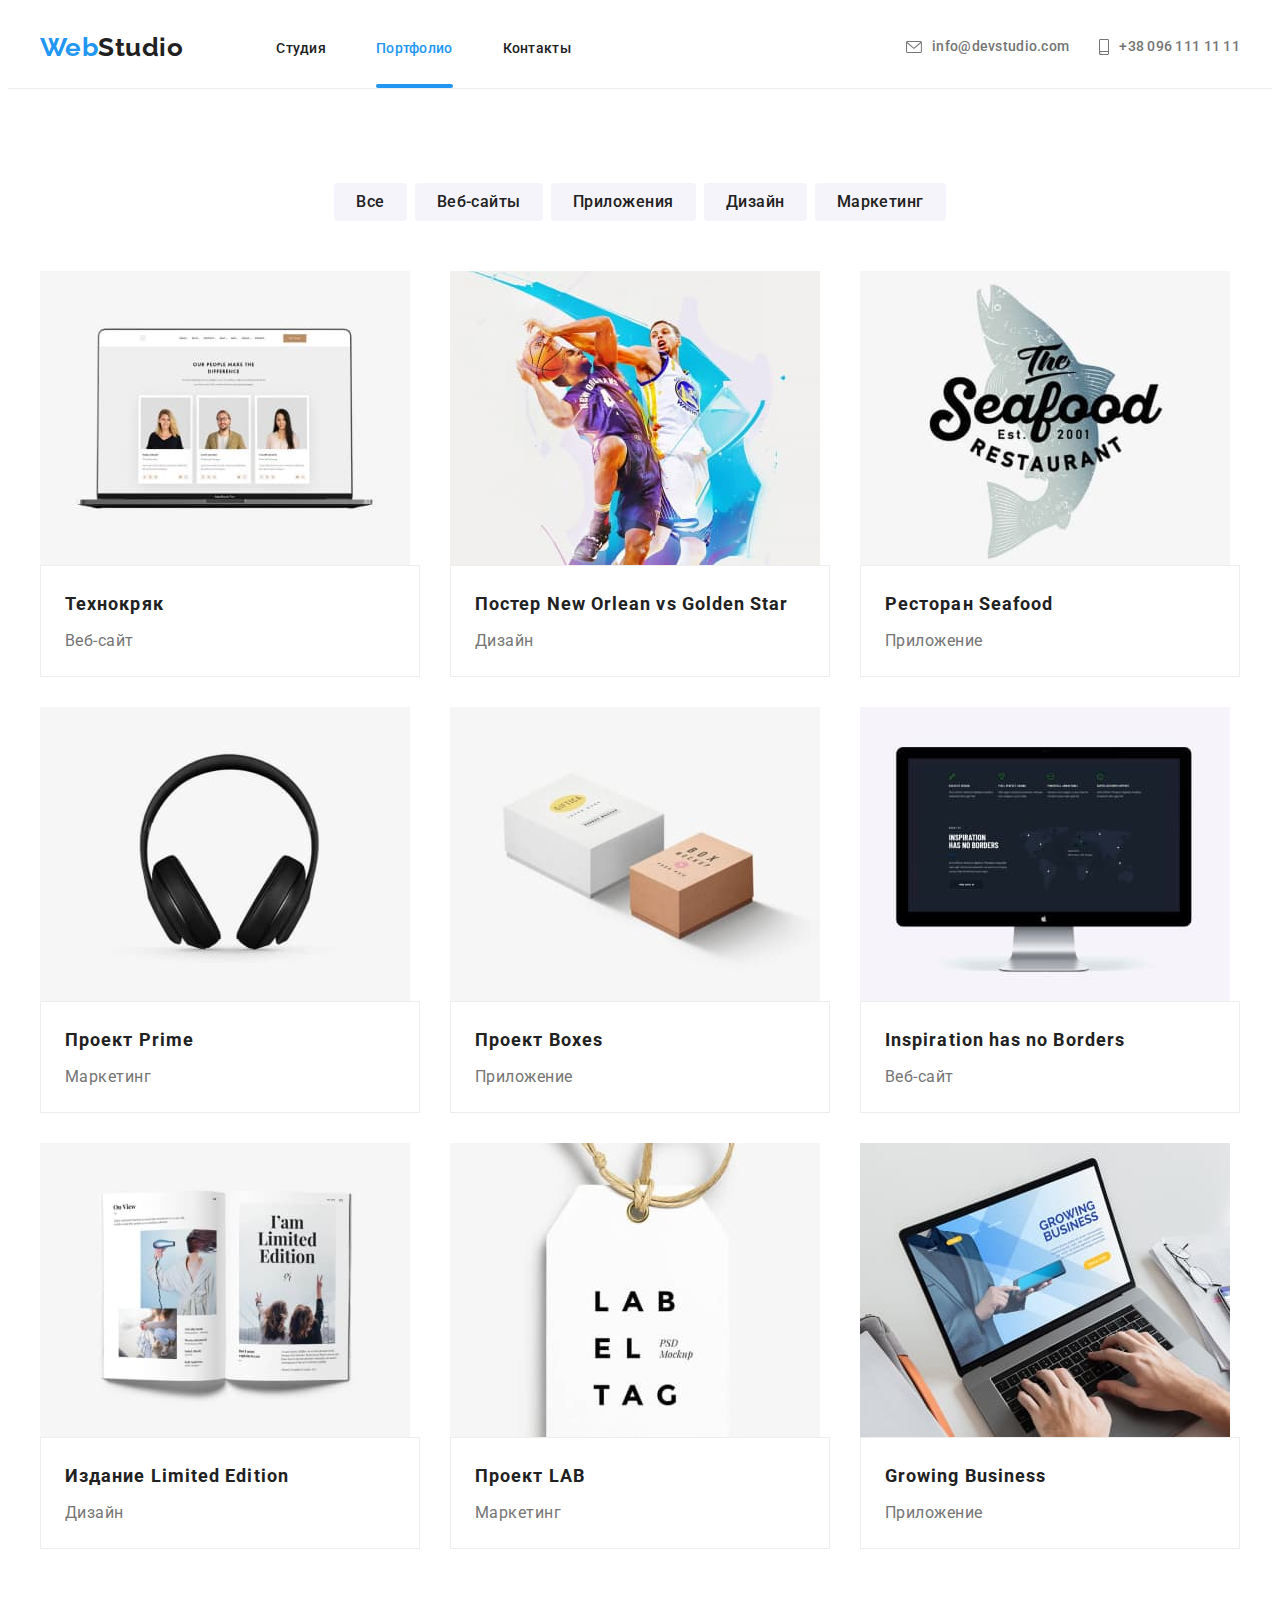
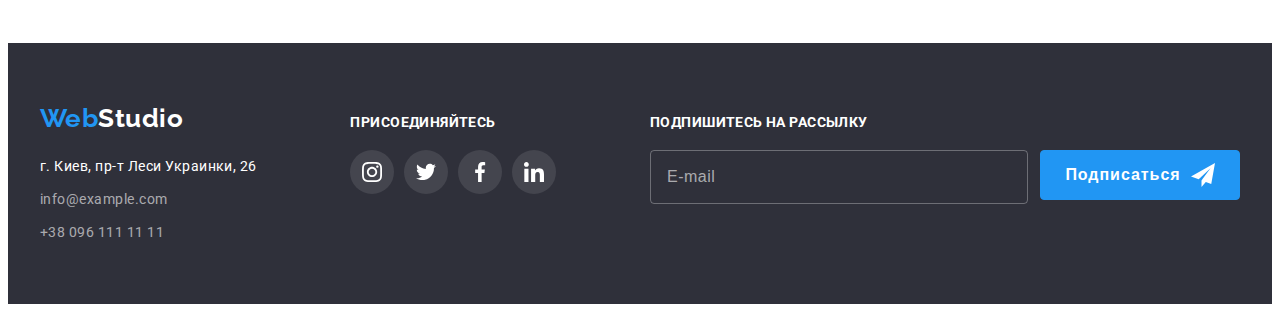
==== portfolio.html @ dd6c6f7d "переніс з ДЗ6" ====
<!DOCTYPE html>
<html lang="ru">
  <head>
    <meta charset="UTF-8" />
    <meta http-equiv="X-UA-Compatible" content="IE=edge" />
    <meta name="viewport" content="width=device-width, initial-scale=1.0" />
    <title>Portfolio</title>

    <link rel="preconnect" href="https://fonts.googleapis.com" />
    <link rel="preconnect" href="https://fonts.gstatic.com" crossorigin />
    <link
      href="https://fonts.googleapis.com/css2?family=Raleway:wght@700&family=Roboto:wght@400;500;700;900&display=swap"
      rel="stylesheet"
    />
    <link
      rel="stylesheet"
      href="https://cdnjs.cloudflare.com/ajax/libs/modern-normalize/1.1.0/modern-normalize.min.css"
      integrity="sha512-wpPYUAdjBVSE4KJnH1VR1HeZfpl1ub8YT/NKx4PuQ5NmX2tKuGu6U/JRp5y+Y8XG2tV+wKQpNHVUX03MfMFn9Q=="
      crossorigin="anonymous"
      referrerpolicy="no-referrer"
    />

    <link rel="stylesheet" href="./css/styles.css" />
  </head>
  <body class="page">
    <!--Шапка страницы-->
    <header class="header">
      <div class="container">
        <a href="./index.html" class="logo">Web<span class="logo-black">Studio</span></a>
        <nav>
          <ul class="site-nav list">
            <li class="site-nav-item"><a href="./index.html" class="link">Студия</a></li>
            <li class="site-nav-item">
              <a href="./portfolio.html" class="link curret">Портфолио</a>
            </li>
            <li class="site-nav-item"><a href="" class="link">Контакты</a></li>
          </ul>
        </nav>
        <ul class="contact-nav list">
          <li class="contact-nav-item">
            <a href="mailto:info@devstudio.com" class="link">
              <svg class="contact-icon" width="16" height="12">
                <use href="./images/icons.svg#icon-envelope"></use></svg
              >info@devstudio.com</a
            >
          </li>
          <li class="contact-nav-item">
            <a href="tel:+380961111111" class="link"
              ><svg class="contact-icon" width="10" height="16">
                <use href="./images/icons.svg#icon-smartphone"></use></svg
              >+38 096 111 11 11</a
            >
          </li>
        </ul>
      </div>
    </header>
    <!--Уникаольний контент страницы-->

    <main>
      <section class="section">
        <div class="container">
          <ul class="portfolio-btn-list list">
            <li class="portfolio-btn-item">
              <button type="button" class="portfolio-btn">Все</button>
            </li>
            <li class="portfolio-btn-item">
              <button type="button" class="portfolio-btn">Веб-сайты</button>
            </li>
            <li class="portfolio-btn-item">
              <button type="button" class="portfolio-btn">Приложения</button>
            </li>
            <li class="portfolio-btn-item">
              <button type="button" class="portfolio-btn">Дизайн</button>
            </li>
            <li class="portfolio-btn-item">
              <button type="button" class="portfolio-btn">Маркетинг</button>
            </li>
          </ul>
          <h1 class="visually-hidden">Наши работы</h1>
          <ul class="portfolio-list list">
            <li class="portfolio-list-item">
              <a href="" class="portfolio-link">
                <div class="portfolio-thump">
                  <img src="./images/examplework_1.jpg" alt="Открытый ноутбук" width="370" />
                  <p class="overlay-text">
                    Ресурс предлагает комплексные предложения с разным уровнем функционала и
                    сервисов. Все это позволит посетителю получить исчерпывающие сведения о компании
                    или частном лице.
                  </p>
                </div>
                <div class="portfolio-content">
                  <h2 class="title">Технокряк</h2>
                  <p class="text">Веб-сайт</p>
                </div></a
              >
            </li>

            <li class="portfolio-list-item">
              <a href="" class="portfolio-link"
                ><div class="portfolio-thump">
                  <img
                    src="./images/examplework_2.jpg"
                    alt="Два баскетболиста с мячом"
                    width="370"
                  />
                  <p class="overlay-text">
                    Ресурс предлагает комплексные предложения с разным уровнем функционала и
                    сервисов. Все это позволит посетителю получить исчерпывающие сведения о компании
                    или частном лице.
                  </p>
                </div>
                <div class="portfolio-content">
                  <h2 class="title">Постер <span lang="en"> New Orlean vs Golden Star</span></h2>
                  <p class="text">Дизайн</p>
                </div></a
              >
            </li>
            <li class="portfolio-list-item">
              <a href="" class="portfolio-link"
                ><div class="portfolio-thump">
                  <img
                    src="./images/examplework_3.jpg"
                    alt="Рыба и название ресторана"
                    width="370"
                  />
                  <p class="overlay-text">
                    Ресурс предлагает комплексные предложения с разным уровнем функционала и
                    сервисов. Все это позволит посетителю получить исчерпывающие сведения о компании
                    или частном лице.
                  </p>
                </div>
                <div class="portfolio-content">
                  <h2 class="title">Ресторан <span lang="en">Seafood</span></h2>
                  <p class="text">Приложение</p>
                </div></a
              >
            </li>
            <li class="portfolio-list-item">
              <a href="" class="portfolio-link"
                ><div class="portfolio-thump">
                  <img src="./images/examplework_4.jpg" alt="Наушники" width="370" />
                  <p class="overlay-text">
                    Ресурс предлагает комплексные предложения с разным уровнем функционала и
                    сервисов. Все это позволит посетителю получить исчерпывающие сведения о компании
                    или частном лице.
                  </p>
                </div>
                <div class="portfolio-content">
                  <h2 class="title">Проект <span lang="en">Prime</span></h2>
                  <p class="text">Маркетинг</p>
                </div></a
              >
            </li>
            <li class="portfolio-list-item">
              <a href="" class="portfolio-link"
                ><div class="portfolio-thump">
                  <img src="./images/examplework_5.jpg" alt="Две картонные коробки" width="370" />
                  <p class="overlay-text">
                    Ресурс предлагает комплексные предложения с разным уровнем функционала и
                    сервисов. Все это позволит посетителю получить исчерпывающие сведения о компании
                    или частном лице.
                  </p>
                </div>
                <div class="portfolio-content">
                  <h2 class="title">Проект <span lang="en">Boxes</span></h2>
                  <p class="text">Приложение</p>
                </div></a
              >
            </li>
            <li class="portfolio-list-item">
              <a href="" class="portfolio-link">
                <div class="portfolio-thump">
                  <img src="./images/examplework_6.jpg" alt="Монитор" width="370" />
                  <p class="overlay-text">
                    Ресурс предлагает комплексные предложения с разным уровнем функционала и
                    сервисов. Все это позволит посетителю получить исчерпывающие сведения о компании
                    или частном лице.
                  </p>
                </div>
                <div class="portfolio-content">
                  <h2 class="title" lang="en">Inspiration has no Borders</h2>
                  <p class="text">Веб-сайт</p>
                </div></a
              >
            </li>
            <li class="portfolio-list-item">
              <a href="" class="portfolio-link">
                <div class="portfolio-thump">
                  <img src="./images/examplework_7.jpg" alt="Развёрнутая книга" width="370" />
                  <p class="overlay-text">
                    Ресурс предлагает комплексные предложения с разным уровнем функционала и
                    сервисов. Все это позволит посетителю получить исчерпывающие сведения о компании
                    или частном лице.
                  </p>
                </div>
                <div class="portfolio-content">
                  <h2 class="title">Издание <span lang="en"> Limited Edition</span></h2>
                  <p class="text">Дизайн</p>
                </div></a
              >
            </li>
            <li class="portfolio-list-item">
              <a href="" class="portfolio-link"
                ><div class="portfolio-thump">
                  <img src="./images/examplework_8.jpg" alt="Бирка" width="370" />
                  <p class="overlay-text">
                    Ресурс предлагает комплексные предложения с разным уровнем функционала и
                    сервисов. Все это позволит посетителю получить исчерпывающие сведения о компании
                    или частном лице.
                  </p>
                </div>
                <div class="portfolio-content">
                  <h2 class="title">Проект <span lang="en">LAB</span></h2>
                  <p class="text">Маркетинг</p>
                </div></a
              >
            </li>
            <li class="portfolio-list-item">
              <a href="" class="portfolio-link">
                <div class="portfolio-thump">
                  <img src="./images/examplework_9.jpg" alt="Руки на клавиатуре ноутбука" />
                  <p class="overlay-text">
                    Ресурс предлагает комплексные предложения с разным уровнем функционала и
                    сервисов. Все это позволит посетителю получить исчерпывающие сведения о компании
                    или частном лице.
                  </p>
                </div>
                <div class="portfolio-content">
                  <h2 class="title" lang="en">Growing Business</h2>
                  <p class="text">Приложение</p>
                </div></a
              >
            </li>
          </ul>
        </div>
      </section>
    </main>

    <!--Подвал страницы-->
    <footer class="footer">
      <div class="container">
        <div class="footer-contact">
          <a href="./index.html" class="logo">Web<span class="logo-white">Studio</span></a>
          <ul class="footer-list list">
            <li class="footer-list-item">
              <a
                href="https://goo.gl/maps/DVqmVE1EjnWFbu6t8"
                target="_blank"
                rel="noopener noreferrer"
                class="link adress"
                >г. Киев, пр-т Леси Украинки, 26
              </a>
            </li>
            <li class="footer-list-item">
              <a href="mailto:info@devstudio.com" class="link">info@example.com</a>
            </li>
            <li class="footer-list-item">
              <a href="tel:+380961111111" class="link">+38 096 111 11 11</a>
            </li>
          </ul>
        </div>
        <div class="footer-soc">
          <b class="footer-title">присоединяйтесь</b>
          <ul class="footer-soc-list list">
            <li class="footer-soc-item">
              <a href="" class="footer-soc-link">
                <svg class="footer-soc-icon" width="20" height="20">
                  <use href="./images/icons.svg#icon-instagram"></use>
                </svg>
              </a>
            </li>
            <li class="footer-soc-item">
              <a href="" class="footer-soc-link">
                <svg class="footer-soc-icon" width="20" height="20">
                  <use href="./images/icons.svg#icon-twitter"></use>
                </svg>
              </a>
            </li>
            <li class="footer-soc-item">
              <a href="" class="footer-soc-link">
                <svg class="footer-soc-icon" width="20" height="20">
                  <use href="./images/icons.svg#icon-facebook"></use>
                </svg>
              </a>
            </li>
            <li class="footer-soc-item">
              <a href="" class="footer-soc-link">
                <svg class="footer-soc-icon" width="20" height="20">
                  <use href="./images/icons.svg#icon-linkedin"></use>
                </svg>
              </a>
            </li>
          </ul>
        </div>

        <!--------------- форма футера --------------------------->
        <div class="subscribe-footer">
          <b class="footer-title">Подпишитесь на рассылку</b>
          <form class="subscribe-form">
            <input type="email" name="email" id="subscribe-email" placeholder="E-mail" />
            <button type="submit" class="btn-subscribe">
              Подписаться
              <svg class="substrime-icon" width="24" height="24">
                <use href="./images/icons.svg#icon-send"></use>
              </svg>
            </button>
          </form>
        </div>
      </div>
    </footer>
  </body>
</html>
---- css/styles.css ----
/*основний колір тексту #757575 */
/* додатковий колір тексту #212121 */
/*білий колір заголовка #FFFFFF */
/*акцент #2196F3*/
/*колір фону #FFFFFF*/
/*колір героя та футера #2F303A*/
/*додатковий колір фону #E5E5E5*/
/*колір фону секціі команда  #F5F4FA;*/
/*колір номери і телефону в футері rgba(255, 255, 255, 0.6);*/

/*приховування заголовка секції наши преимущества*/
.visually-hidden {
  position: absolute;
  white-space: nowrap;
  width: 1px;
  height: 1px;
  overflow: hidden;
  border: 0;
  padding: 0;
  clip: rect(0 0 0 0);
  clip-path: inset(50%);
  margin: -1px;
}

/*-----Обнуляємо стилі глобально. RESET------------*/

p,
h1,
h2,
h3,
h4,
h5,
h6 {
  margin: 0;
}

ul,
ol {
  margin: 0;
  padding-left: 0;
}

button {
  cursor: pointer;
}

img {
  display: block;
}

/*-----------стоворюємо контейнер------------------*/
.container {
  width: 1200px;
  margin: 0 auto;
  padding-left: 15px;
  padding-right: 15px;
  /* outline: 1px solid tomato; */
}

/*-----------призначення змінної-------------------*/

:root {
  --primary-text-color: #757575;
  --title-text-color: #212121;
  --brand-color: #2196f3;
  --timing-function: cubic-bezier(0.4, 0, 0.2, 1);
}

/*стилізація всього документу*/
.page {
  color: var(--primary-text-color);
  background-color: #ffffff;
  font-family: 'Roboto', sans-serif;
  letter-spacing: 0.03em;
}

/*прибирання крапок біля списку*/
.list {
  list-style: none;
}

/*----------- стилізація header------------------*/
.header {
  padding-top: 24px;
  padding-bottom: 25px;
  border-bottom: 1px solid #ececec;
}

/*стилізація логотипу*/
.logo {
  color: var(--brand-color);
  font-family: 'Raleway', sans-serif;
  font-weight: 700;
  font-size: 26px;
  line-height: 1.19;
  text-decoration: none;
  margin-right: 93px;
}

/*стилизація чорної частини логотипу */
.logo-black {
  color: #212121;
}

.header .container {
  display: flex;
  align-items: center;
}

.site-nav {
  display: flex;
}

.contact-nav {
  display: flex;
  margin-left: auto;
}

.site-nav-item:not(:last-child) {
  margin-right: 50px;
}

/*стилізація навігації сайту*/
.site-nav .link {
  position: relative;
  text-decoration: none;
  color: #212121;
  font-weight: 500;
  font-size: 14px;
  line-height: 1.14;
  letter-spacing: 0.02em;
  padding-top: 32px;
  padding-bottom: 32px;
  transition: color 250ms var(--timing-function);
}

.site-nav .link:hover,
.site-nav .link:focus {
  color: var(--brand-color);
}

.site-nav .link.curret {
  color: var(--brand-color);
}

.site-nav .link.curret::after {
  position: absolute;
  content: '';
  width: 100%;
  height: 4px;
  border-radius: 2px;
  background-color: var(--brand-color);
  display: block;
  bottom: -0.5px;
}

/*стилізація навігаціі контактів*/
.contact-nav .link {
  color: #757575;
  font-weight: 500;
  font-size: 14px;
  line-height: 1.14;
  letter-spacing: 0.02em;
  text-decoration: none;
  display: flex;
  align-items: center;
  transition: color 250ms var(--timing-function);
}

.contact-nav-item:not(:last-child) {
  margin-right: 30px;
}

.contact-nav-item {
  display: flex;
  align-items: center;
}

.contact-icon {
  display: block;
  margin-right: 10px;
  fill: currentColor;
}

.contact-nav .link:hover,
.contact-nav .link:focus {
  color: var(--brand-color);
}

/*------------------стилізація героя----------*/
.hero {
  background-color: #2f303a;
  padding-top: 200px;
  padding-bottom: 200px;
  margin: 0 auto;
  max-width: 1600px;

  background-image: linear-gradient(rgba(47, 48, 58, 0.4), rgba(47, 48, 58, 0.4)),
    url('../images/photo_hero.jpg');
  background-position: center;
  background-repeat: no-repeat;
  background-size: cover;
}

/*переводить текст заголовка героя в верхній регістр*/
.hero-title {
  color: #ffffff;
  font-weight: 900;
  font-size: 44px;
  line-height: 1.36;
  text-align: center;
  letter-spacing: 0.06em;
  text-transform: uppercase;

  max-width: 696px;
  margin: 0 auto 30px;
}

/*стилізація кнопки героя*/
.btn-primery {
  min-width: 200px;
  height: 50px;
  display: block;
  margin: 0 auto;

  color: #ffffff;
  background-color: var(--brand-color);
  font-family: inherit;
  font-weight: 700;
  font-size: 16px;
  line-height: 1.86;

  border: 1px solid var(--brand-color);
  border-radius: 4px;
  box-shadow: 0px 4px 4px rgba(0, 0, 0, 0.15);
}

/*стилізація секцій   якійсь брєд не розібрався з94 */
.section {
  padding-top: 94px;
  padding-bottom: 94px;
}

.section-title {
  color: var(--title-text-color);
  font-weight: 700;
  font-size: 36px;
  line-height: 1.17;
  text-align: center;
  margin-bottom: 50px;
}

/*стилізація секції з перевагами*/

.section-feature {
  padding-bottom: 47px;
}

.feature-list {
  display: flex;
  margin-left: -30px;
}

.feature-list-item {
  flex-basis: calc(100% / 4 - 30px);
  margin-left: 30px;
}

.feature-list .title {
  color: var(--title-text-color);
  font-weight: 700;
  font-size: 14px;
  line-height: 1.14;
  text-transform: uppercase;
  margin-bottom: 10px;
}

.feature-list .text {
  font-size: 14px;
  line-height: 1.72;
}

.feature-thumb {
  width: 100%;
  height: 120px;
  background-color: #f5f4fa;
  border-radius: 4px;
  margin-bottom: 30px;
  align-items: center;
  justify-content: center;
  display: flex;
}

/*стилізація секції чим ми займаємося*/

.section-work {
  padding-top: 47px;
}

.work-list {
  display: flex;
  margin-left: -30px;
}

.work-list-item {
  flex-basis: calc(100% / 3 - 30px);
  margin-left: 30px;
}

.work-thumb {
  position: relative;
}

.work-content {
  display: flex;
  position: absolute;
  justify-content: center;
  align-items: center;
  width: 100%;
  height: 70px;
  bottom: 0;
  left: 0;
  margin: 0;
  font-weight: 700;
  font-size: 14px;
  line-height: calc(16 / 14);
  letter-spacing: 0.03em;
  text-transform: uppercase;
  color: #ffffff;
  background-color: rgba(47, 48, 58, 0.8);
}

/*стилізація секції наша команда*/
.section-team {
  background-color: #f5f4fa;
}

.team-list {
  display: flex;
  margin-left: -30px;
}

.team-list-item {
  flex-basis: calc(100% / 4 - 30px);
  margin-left: 30px;
  box-shadow: 0px 1px 3px rgba(0, 0, 0, 0.12), 0px 1px 1px rgba(0, 0, 0, 0.14),
    0px 2px 1px rgba(0, 0, 0, 0.2);
  border-radius: 0px 0px 4px 4px;
  background-color: #ffffff;
}

.team-list .title {
  color: var(--title-text-color);
  font-weight: 500;
  font-size: 16px;
  line-height: 1.19;
  text-align: center;
  margin-bottom: 10px;
}

.team-list .text {
  font-size: 16px;
  line-height: 1.19;
  text-align: center;
}

.team-content {
  padding-top: 30px;
  padding-bottom: 30px;
}

.team-soc-list {
  display: flex;
  margin-top: 16px;
  justify-content: center;
}

.team-soc-item {
  width: 44px;
  height: 44px;
  margin-right: 10px;
}

.team-soc-item:last-child {
  margin-right: 0;
}

.team-soc-link {
  width: 100%;
  height: 100%;
  border-radius: 50%;
  display: flex;
  align-items: center;
  justify-content: center;
  color: #afb1b8;

  transition: background-color 250ms var(--timing-function), color 250ms var(--timing-function);
}

.team-soc-icom {
  fill: currentColor;
}

.team-soc-link:hover,
.team-soc-link:focus {
  background-color: var(--brand-color);
  color: #ffffff;
}

/* універсальний спосіб для дітей від батька та сусідів */
/* .team-soc-link:hover,
.team-soc-link:focus {
  background-color: #2196f3;
}

.team-soc-link:hover .team-soc-icom,
.team-soc-link:focus .team-soc-icom {
  fill: #FFFFFF;
} */
/* ------------стилізація секції постійні клієнти -----------*/

.client-list {
  display: flex;
  justify-content: center;
}

.client-item {
  width: 170px;
  height: 92px;
  margin-right: 30px;
}

.client-item:last-child {
  margin-right: 0;
}

.client-link {
  width: 100%;
  height: 100%;
  display: flex;
  justify-content: center;
  align-items: center;
  border: 1px solid #afb1b8;
  border-radius: 4px;
  color: #afb1b8;
  transition: color 250ms var(--timing-function), border 250ms var(--timing-function);
}

.client-icon {
  fill: currentColor;
}

.client-link:hover,
.client-link:focus {
  color: var(--brand-color);
  border: 1px solid var(--brand-color);
}

/*cтилізація футера*/
.footer {
  background-color: #2f303a;
  padding-top: 60px;
  padding-bottom: 60px;
}

/*стилизація білої частини логотипу футера */
.logo-white {
  color: #ffffff;
}

.footer .logo {
  margin-bottom: 20px;
  margin-right: 0;
  display: block;
}

.footer .container {
  display: flex;
  justify-content: space-between;
  align-items: baseline;
}

/*стилізація контактів футера*/
.footer-list .link {
  color: rgba(255, 255, 255, 0.6);

  font-size: 14px;
  line-height: 1.72;
  text-decoration: none;
  display: block;
  transition: color 250ms var(--timing-function);
}

.footer-list-item:not(:last-child) {
  margin-bottom: 9px;
}

.footer-list .link.adress {
  color: #ffffff;
}

.footer-list .link:hover,
.footer-list .link:focus {
  color: var(--brand-color);
}

.footer-title {
  display: block;
  margin-bottom: 20px;
  font-weight: 700;
  font-size: 14px;
  line-height: calc(16 / 14);
  letter-spacing: 0.03em;
  text-transform: uppercase;

  color: #ffffff;
}

.footer-soc-list {
  display: flex;
}

.footer-soc-item {
  width: 44px;
  height: 44px;
  margin-right: 10px;
}

.footer-soc-item:last-child {
  margin-right: 0;
}

.footer-soc-link {
  width: 100%;
  height: 100%;
  border-radius: 50%;
  background-color: rgba(255, 255, 255, 0.1);
  display: flex;
  align-items: center;
  justify-content: center;
  color: #ffffff;
  transition: background-color 250ms var(--timing-function);
}

.footer-soc-icon {
  fill: currentColor;
}

.footer-soc-link:hover,
.footer-soc-link:focus {
  background-color: var(--brand-color);
}

/*----------стилізація форми футера ------------ */

.btn-subscribe {
  display: flex;
  align-items: center;
  justify-content: center;

  width: 200px;
  height: 50px;

  margin-left: 12px;
  color: #ffffff;

  font-weight: 700;
  font-size: 16px;
  line-height: calc(30 / 16);
  letter-spacing: 0.06em;
  background-color: var(--brand-color);
  border: 1px solid var(--brand-color);
  border-radius: 4px;

  transition: box-shadow 250ms var(--timing-function);
}

.btn-subscribe:hover,
.btn-subscribe:focus {
  box-shadow: 0px 4px 4px rgba(0, 0, 0, 0.15);
}

.subscribe-form {
  display: flex;
}

.subscribe-form input {
  width: 358px;
  height: 50px;
  background-color: transparent;
  color: #ffffff;
  border: 1px solid rgba(255, 255, 255, 0.3);
  border-radius: 4px;
  padding-left: 16px;
  outline: none;
  transition: border-color 250ms var(--timing-function);
}

.subscribe-form input:hover,
.subscribe-form input:focus {
  border-color: var(--brand-color);
}

.subscribe-form input::placeholder {
  font-size: 16px;
  line-height: calc(20 / 16);
  align-items: center;
  letter-spacing: 0.03em;
  color: rgba(255, 255, 255, 0.6);
}

.substrime-icon {
  margin-left: 10px;
}

/*----------стилізація portfolio.html-----------*/
.portfolio-list .title {
  color: var(--title-text-color);
  font-weight: 700;
  font-size: 18px;
  line-height: 2;
  letter-spacing: 0.06em;
  margin-bottom: 4px;
}

/*стилізація кнопок портфоліо*/

.portfolio-btn-list {
  display: flex;
  justify-content: center;
}

.portfolio-btn-item:not(:last-child) {
  margin-right: 8px;
}

.portfolio-btn {
  color: #212121;
  background-color: #f5f4fa;
  font-family: inherit;
  font-weight: 500;
  font-size: 16px;
  line-height: 1.63;
  text-align: center;
  letter-spacing: 0.03em;

  padding: 6px 22px;
  border: transparent;
  border-radius: 4px;

  transition: color 250ms var(--timing-function), background-color 250ms var(--timing-function),
    box-shadow 250ms var(--timing-function);
}

.portfolio-btn:hover,
.portfolio-btn:focus {
  color: #ffffff;
  background-color: #2196f3;
  box-shadow: 0px 3px 1px rgba(0, 0, 0, 0.1), 0px 1px 2px rgba(0, 0, 0, 0.08),
    0px 2px 2px rgba(0, 0, 0, 0.12);
}

.portfolio-list {
  margin-top: 50px;
  display: flex;
  flex-wrap: wrap;
  margin-left: -30px;
  margin-bottom: -30px;
}

.portfolio-list-item {
  flex-basis: calc(100% / 3 - 30px);
  margin-left: 30px;
  margin-bottom: 30px;
}

.portfolio-link {
  text-decoration: none;
  display: block;
  transition: box-shadow 250ms var(--timing-function);
}

.portfolio-link:hover,
.portfolio-link:focus {
  box-shadow: 0px 1px 1px rgba(0, 0, 0, 0.12), 0px 4px 4px rgba(0, 0, 0, 0.06),
    1px 4px 6px rgba(0, 0, 0, 0.16);
}

.portfolio-list .text {
  font-size: 16px;
  line-height: 1.88;
  color: var(--primary-text-color);
}

.portfolio-content {
  padding: 20px 24px;
  border: 1px solid #eeeeee;
}

.portfolio-thump {
  position: relative;
  overflow: hidden;
}

.overlay-text {
  position: absolute;
  top: 0;
  left: 0;
  padding-top: 63px;
  padding-left: 24px;
  padding-bottom: 63px;
  padding-right: 24px;
  width: 100%;
  height: 100%;
  background-color: rgba(33, 150, 243, 0.9);
  font-size: 18px;
  line-height: calc(28 / 18);
  letter-spacing: 0.03em;
  color: #ffffff;

  transform: translateY(100%);
  transition: transform 250ms var(--timing-function);
}

.portfolio-link:hover .overlay-text,
.portfolio-link:focus .overlay-text {
  transform: translateY(0);
}

/* --------стилізація модального вікна------  */

.backdrop {
  width: 100vw;
  height: 100vh;
  background-color: rgba(0, 0, 0, 0.2);
  position: fixed;
  top: 0;
  transition: opacity 250ms var(--timing-function), visibility 250ms var(--timing-function);
}

.backdrop.is-hidden .modal {
  transform: translate(-50%, 50%) scale(0);
}

.modal {
  position: absolute;
  width: 528px;
  min-height: 581px;
  background-color: #ffffff;
  box-shadow: 0px 1px 3px rgba(0, 0, 0, 0.12), 0px 1px 1px rgba(0, 0, 0, 0.14),
    0px 2px 1px rgba(0, 0, 0, 0.2);
  border-radius: 4px;

  padding: 40px;

  top: 50%;
  left: 50%;
  transform: translate(-50%, -50%) scale(1);
  transition: transform 250ms var(--timing-function);
}

.modal-close-btn {
  position: absolute;
  display: flex;
  top: 8px;
  right: 8px;
  width: 30px;
  height: 30px;
  border-radius: 50%;
  background-color: #ffffff;
  border: 1px solid rgba(0, 0, 0, 0.1);

  align-items: center;
  justify-content: center;

  transition: color 250ms var(--timing-function);
}

.modal-close-icon {
  fill: currentColor;
}

.modal-close-btn:hover,
.modal-close-btn:focus {
  color: var(--brand-color);
}

.is-hidden {
  visibility: hidden;
  opacity: 0;
  pointer-events: none;
}

/* --------- стилізація форми модального вікна --------- */

.modal-title {
  font-weight: 700;
  font-size: 20px;
  line-height: calc(23 / 20);
  text-align: center;
  letter-spacing: 0.03em;
  color: var(--title-text-color);
  margin-bottom: 12px;
  display: block;
}


.form-field {
  display: flex;
  flex-direction: column;
  margin-bottom: 10px;
}

.modal-label {
  margin-bottom: 4px;
  font-size: 12px;
  line-height: calc(14 / 12);
  letter-spacing: 0.01em;
  color: #757575;
}

.input-wrap {
  position: relative;
  color: #212121;
}


.modal-input {
  width: 100%;
  height: 40px;
  border: 1px solid rgba(33, 33, 33, 0.2);
  border-radius: 4px;
  outline: none;
  padding-left: 42px;
  transition: border-color 250ms var(--timing-function);

}

.modal-icon {
  position: absolute;
  top: 50%;
  left: 12px;
  transform: translateY(-50%);
  fill: currentColor;
  transition: color 250ms var(--timing-function);
}


.form-field textarea {
  height: 120px;
  padding-top: 12px;
  padding-right: 16px;
  padding-bottom: 12px;
  padding-left: 16px;
  border: 1px solid rgba(33, 33, 33, 0.2);
  border-radius: 4px;
  outline: none;
  resize: none;
  transition: border-color 250ms var(--timing-function);

}

.comment-field {
  margin-bottom: 20px;
}


.form-field textarea::placeholder {
  font-size: 14px;
  line-height: calc(16 / 14);
  letter-spacing: 0.01em;
  color: rgba(117, 117, 117, 0.5);
}

.modal-input:focus,
.form-field textarea:focus {
  border-color: var(--brand-color);
}

.modal-input:focus+.modal-icon {
  color: var(--brand-color);
}


.check-field {
  margin-bottom: 30px;
}


.check-label {
  font-size: 14px;
  line-height: calc(24 / 14);
  letter-spacing: 0.03em;
  color: #757575;
  display: flex;
  align-items: center;
  justify-content: center;
}

.check-label span {

  width: 16px;
  height: 15px;
  border: 2px solid #212121;
  border-radius: 2px;
  margin-right: 7px;
  display: flex;
  align-items: center;
  justify-content: center;
}



.check-icon {
  fill: transparent;
}

.modal-check:checked+.check-label span {
  background-color: var(--brand-color);
  border: none;
}

.modal-check:checked+.check-label .check-icon {
  fill: #ffffff;
}



.check-label a{
  color: #2196f3;
  margin-left: 4px;}

.modal-send-btn {
  display: block;
  width: 200px;
  height: 50px;
  color: #ffffff;
  background-color: var(--brand-color);

  margin-left: auto;
  margin-right: auto;

  font-weight: 700;
  font-size: 16px;
  line-height: calc(30 / 16);
  align-items: center;
  text-align: center;
  letter-spacing: 0.06em;
  border: 1px solid var(--brand-color);
  border-radius: 4px;

  transition: background-color 250ms var(--timing-function), box-shadow 250ms var(--timing-function);
}

.modal-send-btn:hover,
.modal-send-btn:focus {
  background-color: #188ce8;
  box-shadow: 0px 4px 4px rgba(0, 0, 0, 0.15);
}
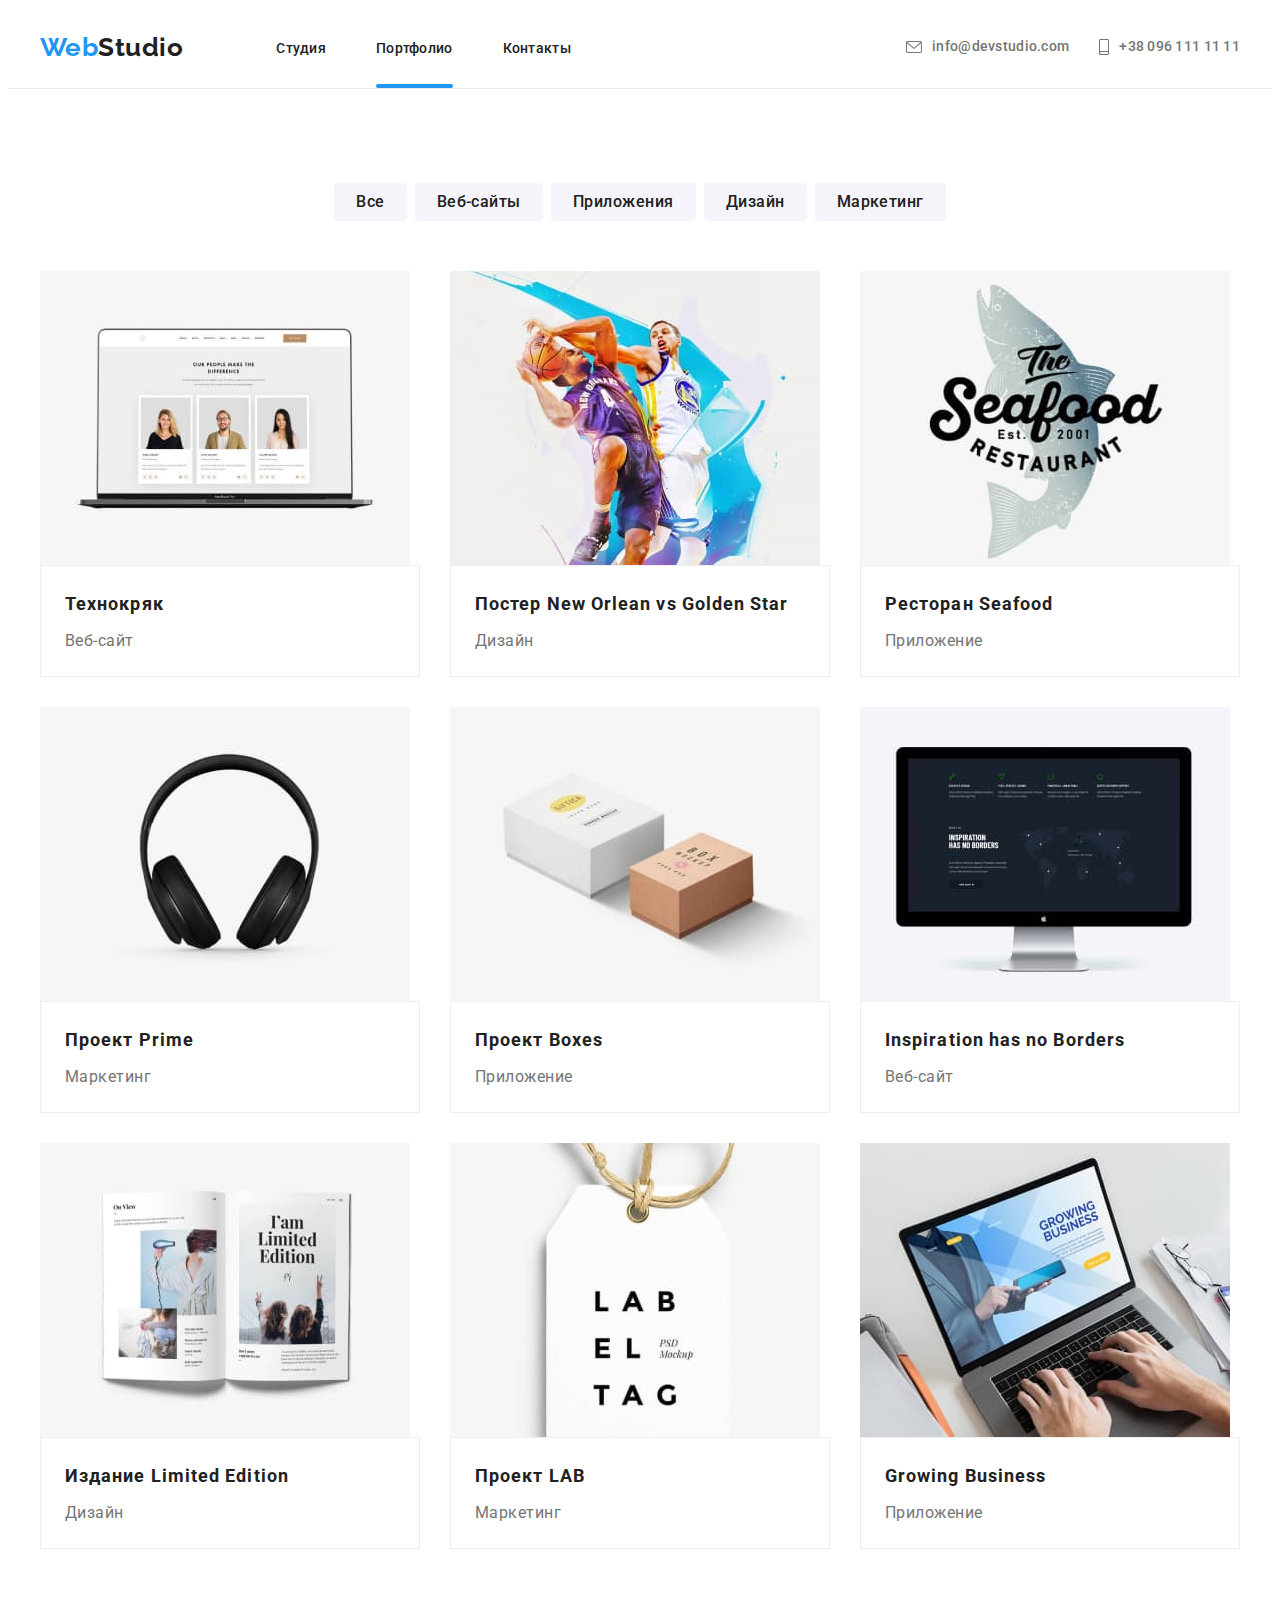
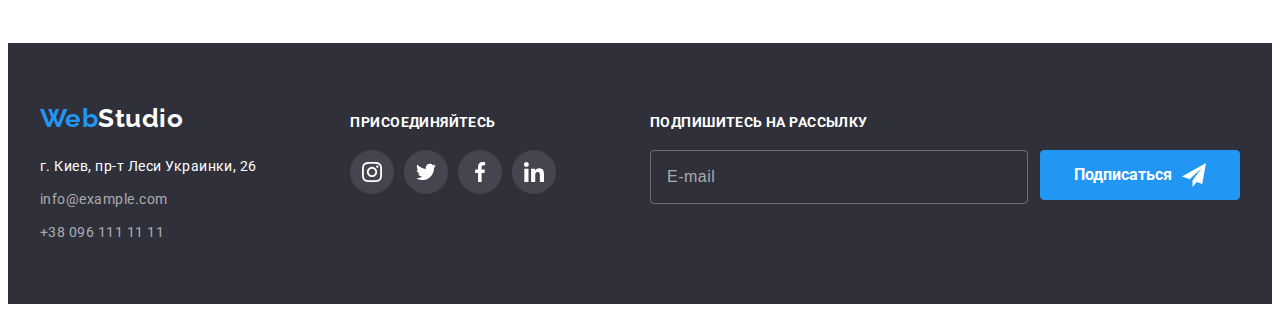
==== commit 55658b51: "css BEM" ====
--- a/portfolio.html
+++ b/portfolio.html
@@ -24,210 +24,207 @@
   </head>
   <body class="page">
     <!--Шапка страницы-->
-    <header class="header">
-      <div class="container">
-        <a href="./index.html" class="logo">Web<span class="logo-black">Studio</span></a>
-        <nav>
-          <ul class="site-nav list">
-            <li class="site-nav-item"><a href="./index.html" class="link">Студия</a></li>
-            <li class="site-nav-item">
-              <a href="./portfolio.html" class="link curret">Портфолио</a>
-            </li>
-            <li class="site-nav-item"><a href="" class="link">Контакты</a></li>
-          </ul>
-        </nav>
-        <ul class="contact-nav list">
-          <li class="contact-nav-item">
-            <a href="mailto:info@devstudio.com" class="link">
-              <svg class="contact-icon" width="16" height="12">
-                <use href="./images/icons.svg#icon-envelope"></use></svg
-              >info@devstudio.com</a
-            >
-          </li>
-          <li class="contact-nav-item">
-            <a href="tel:+380961111111" class="link"
-              ><svg class="contact-icon" width="10" height="16">
-                <use href="./images/icons.svg#icon-smartphone"></use></svg
-              >+38 096 111 11 11</a
-            >
-          </li>
-        </ul>
-      </div>
-    </header>
+      <header class="header">
+        <div class="container">
+          <a href="./index.html" class="logo header__logo">Web<span class="logo--dark">Studio</span></a>
+          <nav>
+            <ul class="nav list">
+              <li class="nav__item"><a href="./index.html" class="nav__link">Студия</a></li>
+              <li class="nav__item"><a href="./portfolio.html" class="nav__link curret">Портфолио</a></li>
+              <li class="nav__item"><a href="" class="nav__link">Контакты</a></li>
+            </ul>
+          </nav>
+          <ul class="contact header__contact list">
+            <li class="contact__item">
+              <a href="mailto:info@devstudio.com" class="contact__link">
+                <svg class="contact__icon" width="16" height="12">
+                  <use href="./images/icons.svg#icon-envelope"></use>
+                </svg>info@devstudio.com</a>
+            </li>
+            <li class="contact__item">
+              <a href="tel:+380961111111" class="contact__link"><svg class="contact__icon" width="10" height="16">
+                  <use href="./images/icons.svg#icon-smartphone"></use>
+                </svg>+38 096 111 11 11</a>
+            </li>
+          </ul>
+        </div>
+      </header>
     <!--Уникаольний контент страницы-->
 
     <main>
-      <section class="section">
+      <section class="section portfolio">
         <div class="container">
-          <ul class="portfolio-btn-list list">
-            <li class="portfolio-btn-item">
-              <button type="button" class="portfolio-btn">Все</button>
-            </li>
-            <li class="portfolio-btn-item">
-              <button type="button" class="portfolio-btn">Веб-сайты</button>
-            </li>
-            <li class="portfolio-btn-item">
-              <button type="button" class="portfolio-btn">Приложения</button>
-            </li>
-            <li class="portfolio-btn-item">
-              <button type="button" class="portfolio-btn">Дизайн</button>
-            </li>
-            <li class="portfolio-btn-item">
-              <button type="button" class="portfolio-btn">Маркетинг</button>
-            </li>
-          </ul>
+          <ul class="portfolio__btn-list list">
+            <li class="portfolio__btn-item">
+              <button type="button" class="portfolio__btn">Все</button>
+            </li>
+            <li class="portfolio__btn-item">
+              <button type="button" class="portfolio__btn">Веб-сайты</button>
+            </li>
+            <li class="portfolio__btn-item">
+              <button type="button" class="portfolio__btn">Приложения</button>
+            </li>
+            <li class="portfolio__btn-item">
+              <button type="button" class="portfolio__btn">Дизайн</button>
+            </li>
+            <li class="portfolio__btn-item">
+              <button type="button" class="portfolio__btn">Маркетинг</button>
+            </li>
+          </ul>
+
+
           <h1 class="visually-hidden">Наши работы</h1>
-          <ul class="portfolio-list list">
-            <li class="portfolio-list-item">
-              <a href="" class="portfolio-link">
-                <div class="portfolio-thump">
+          <ul class="portfolio__list list">
+            <li class="portfolio__item">
+              <a href="" class="portfolio__link">
+                <div class="portfolio__thump">
                   <img src="./images/examplework_1.jpg" alt="Открытый ноутбук" width="370" />
-                  <p class="overlay-text">
-                    Ресурс предлагает комплексные предложения с разным уровнем функционала и
-                    сервисов. Все это позволит посетителю получить исчерпывающие сведения о компании
-                    или частном лице.
-                  </p>
-                </div>
-                <div class="portfolio-content">
-                  <h2 class="title">Технокряк</h2>
-                  <p class="text">Веб-сайт</p>
-                </div></a
-              >
-            </li>
-
-            <li class="portfolio-list-item">
-              <a href="" class="portfolio-link"
-                ><div class="portfolio-thump">
+                  <p class="portfolio__overlay">
+                    Ресурс предлагает комплексные предложения с разным уровнем функционала и
+                    сервисов. Все это позволит посетителю получить исчерпывающие сведения о компании
+                    или частном лице.
+                  </p>
+                </div>
+                <div class="portfolio__content">
+                  <h2 class="portfolio__title">Технокряк</h2>
+                  <p class="portfolio__text">Веб-сайт</p>
+                </div></a
+              >
+            </li>
+
+            <li class="portfolio__item">
+              <a href="" class="portfolio__link"
+                ><div class="portfolio__thump">
                   <img
                     src="./images/examplework_2.jpg"
                     alt="Два баскетболиста с мячом"
                     width="370"
                   />
-                  <p class="overlay-text">
-                    Ресурс предлагает комплексные предложения с разным уровнем функционала и
-                    сервисов. Все это позволит посетителю получить исчерпывающие сведения о компании
-                    или частном лице.
-                  </p>
-                </div>
-                <div class="portfolio-content">
-                  <h2 class="title">Постер <span lang="en"> New Orlean vs Golden Star</span></h2>
-                  <p class="text">Дизайн</p>
-                </div></a
-              >
-            </li>
-            <li class="portfolio-list-item">
-              <a href="" class="portfolio-link"
-                ><div class="portfolio-thump">
+                  <p class="portfolio__overlay">
+                    Ресурс предлагает комплексные предложения с разным уровнем функционала и
+                    сервисов. Все это позволит посетителю получить исчерпывающие сведения о компании
+                    или частном лице.
+                  </p>
+                </div>
+                <div class="portfolio__content">
+                  <h2 class="portfolio__title">Постер <span lang="en"> New Orlean vs Golden Star</span></h2>
+                  <p class="portfolio__text">Дизайн</p>
+                </div></a
+              >
+            </li>
+            <li class="portfolio__item">
+              <a href="" class="portfolio__link"
+                ><div class="portfolio__thump">
                   <img
                     src="./images/examplework_3.jpg"
                     alt="Рыба и название ресторана"
                     width="370"
                   />
-                  <p class="overlay-text">
-                    Ресурс предлагает комплексные предложения с разным уровнем функционала и
-                    сервисов. Все это позволит посетителю получить исчерпывающие сведения о компании
-                    или частном лице.
-                  </p>
-                </div>
-                <div class="portfolio-content">
-                  <h2 class="title">Ресторан <span lang="en">Seafood</span></h2>
-                  <p class="text">Приложение</p>
-                </div></a
-              >
-            </li>
-            <li class="portfolio-list-item">
-              <a href="" class="portfolio-link"
-                ><div class="portfolio-thump">
+                  <p class="portfolio__overlay">
+                    Ресурс предлагает комплексные предложения с разным уровнем функционала и
+                    сервисов. Все это позволит посетителю получить исчерпывающие сведения о компании
+                    или частном лице.
+                  </p>
+                </div>
+                <div class="portfolio__content">
+                  <h2 class="portfolio__title">Ресторан <span lang="en">Seafood</span></h2>
+                  <p class="portfolio__text">Приложение</p>
+                </div></a
+              >
+            </li>
+            <li class="portfolio__item">
+              <a href="" class="portfolio__link"
+                ><div class="portfolio__thump">
                   <img src="./images/examplework_4.jpg" alt="Наушники" width="370" />
-                  <p class="overlay-text">
-                    Ресурс предлагает комплексные предложения с разным уровнем функционала и
-                    сервисов. Все это позволит посетителю получить исчерпывающие сведения о компании
-                    или частном лице.
-                  </p>
-                </div>
-                <div class="portfolio-content">
-                  <h2 class="title">Проект <span lang="en">Prime</span></h2>
-                  <p class="text">Маркетинг</p>
-                </div></a
-              >
-            </li>
-            <li class="portfolio-list-item">
-              <a href="" class="portfolio-link"
-                ><div class="portfolio-thump">
+                  <p class="portfolio__overlay">
+                    Ресурс предлагает комплексные предложения с разным уровнем функционала и
+                    сервисов. Все это позволит посетителю получить исчерпывающие сведения о компании
+                    или частном лице.
+                  </p>
+                </div>
+                <div class="portfolio__content">
+                  <h2 class="portfolio__title">Проект <span lang="en">Prime</span></h2>
+                  <p class="portfolio__text">Маркетинг</p>
+                </div></a
+              >
+            </li>
+            <li class="portfolio__item">
+              <a href="" class="portfolio__link"
+                ><div class="portfolio__thump">
                   <img src="./images/examplework_5.jpg" alt="Две картонные коробки" width="370" />
-                  <p class="overlay-text">
-                    Ресурс предлагает комплексные предложения с разным уровнем функционала и
-                    сервисов. Все это позволит посетителю получить исчерпывающие сведения о компании
-                    или частном лице.
-                  </p>
-                </div>
-                <div class="portfolio-content">
-                  <h2 class="title">Проект <span lang="en">Boxes</span></h2>
-                  <p class="text">Приложение</p>
-                </div></a
-              >
-            </li>
-            <li class="portfolio-list-item">
-              <a href="" class="portfolio-link">
-                <div class="portfolio-thump">
+                  <p class="portfolio__overlay">
+                    Ресурс предлагает комплексные предложения с разным уровнем функционала и
+                    сервисов. Все это позволит посетителю получить исчерпывающие сведения о компании
+                    или частном лице.
+                  </p>
+                </div>
+                <div class="portfolio__content">
+                  <h2 class="portfolio__title">Проект <span lang="en">Boxes</span></h2>
+                  <p class="portfolio__text">Приложение</p>
+                </div></a
+              >
+            </li>
+            <li class="portfolio__item">
+              <a href="" class="portfolio__link">
+                <div class="portfolio__thump">
                   <img src="./images/examplework_6.jpg" alt="Монитор" width="370" />
-                  <p class="overlay-text">
-                    Ресурс предлагает комплексные предложения с разным уровнем функционала и
-                    сервисов. Все это позволит посетителю получить исчерпывающие сведения о компании
-                    или частном лице.
-                  </p>
-                </div>
-                <div class="portfolio-content">
-                  <h2 class="title" lang="en">Inspiration has no Borders</h2>
-                  <p class="text">Веб-сайт</p>
-                </div></a
-              >
-            </li>
-            <li class="portfolio-list-item">
-              <a href="" class="portfolio-link">
-                <div class="portfolio-thump">
+                  <p class="portfolio__overlay">
+                    Ресурс предлагает комплексные предложения с разным уровнем функционала и
+                    сервисов. Все это позволит посетителю получить исчерпывающие сведения о компании
+                    или частном лице.
+                  </p>
+                </div>
+                <div class="portfolio__content">
+                  <h2 class="portfolio__title" lang="en">Inspiration has no Borders</h2>
+                  <p class="portfolio__text">Веб-сайт</p>
+                </div></a
+              >
+            </li>
+            <li class="portfolio__item">
+              <a href="" class="portfolio__link">
+                <div class="portfolio__thump">
                   <img src="./images/examplework_7.jpg" alt="Развёрнутая книга" width="370" />
-                  <p class="overlay-text">
-                    Ресурс предлагает комплексные предложения с разным уровнем функционала и
-                    сервисов. Все это позволит посетителю получить исчерпывающие сведения о компании
-                    или частном лице.
-                  </p>
-                </div>
-                <div class="portfolio-content">
-                  <h2 class="title">Издание <span lang="en"> Limited Edition</span></h2>
-                  <p class="text">Дизайн</p>
-                </div></a
-              >
-            </li>
-            <li class="portfolio-list-item">
-              <a href="" class="portfolio-link"
-                ><div class="portfolio-thump">
+                  <p class="portfolio__overlay">
+                    Ресурс предлагает комплексные предложения с разным уровнем функционала и
+                    сервисов. Все это позволит посетителю получить исчерпывающие сведения о компании
+                    или частном лице.
+                  </p>
+                </div>
+                <div class="portfolio__content">
+                  <h2 class="portfolio__title">Издание <span lang="en"> Limited Edition</span></h2>
+                  <p class="portfolio__text">Дизайн</p>
+                </div></a
+              >
+            </li>
+            <li class="portfolio__item">
+              <a href="" class="portfolio__link"
+                ><div class="portfolio__thump">
                   <img src="./images/examplework_8.jpg" alt="Бирка" width="370" />
-                  <p class="overlay-text">
-                    Ресурс предлагает комплексные предложения с разным уровнем функционала и
-                    сервисов. Все это позволит посетителю получить исчерпывающие сведения о компании
-                    или частном лице.
-                  </p>
-                </div>
-                <div class="portfolio-content">
-                  <h2 class="title">Проект <span lang="en">LAB</span></h2>
-                  <p class="text">Маркетинг</p>
-                </div></a
-              >
-            </li>
-            <li class="portfolio-list-item">
-              <a href="" class="portfolio-link">
-                <div class="portfolio-thump">
+                  <p class="portfolio__overlay">
+                    Ресурс предлагает комплексные предложения с разным уровнем функционала и
+                    сервисов. Все это позволит посетителю получить исчерпывающие сведения о компании
+                    или частном лице.
+                  </p>
+                </div>
+                <div class="portfolio__content">
+                  <h2 class="portfolio__title">Проект <span lang="en">LAB</span></h2>
+                  <p class="portfolio__text">Маркетинг</p>
+                </div></a
+              >
+            </li>
+            <li class="portfolio__item">
+              <a href="" class="portfolio__link">
+                <div class="portfolio__thump">
                   <img src="./images/examplework_9.jpg" alt="Руки на клавиатуре ноутбука" />
-                  <p class="overlay-text">
-                    Ресурс предлагает комплексные предложения с разным уровнем функционала и
-                    сервисов. Все это позволит посетителю получить исчерпывающие сведения о компании
-                    или частном лице.
-                  </p>
-                </div>
-                <div class="portfolio-content">
-                  <h2 class="title" lang="en">Growing Business</h2>
-                  <p class="text">Приложение</p>
+                  <p class="portfolio__overlay">
+                    Ресурс предлагает комплексные предложения с разным уровнем функционала и
+                    сервисов. Все это позволит посетителю получить исчерпывающие сведения о компании
+                    или частном лице.
+                  </p>
+                </div>
+                <div class="portfolio__content">
+                  <h2 class="portfolio__title" lang="en">Growing Business</h2>
+                  <p class="portfolio__text">Приложение</p>
                 </div></a
               >
             </li>
@@ -240,72 +237,69 @@
     <footer class="footer">
       <div class="container">
         <div class="footer-contact">
-          <a href="./index.html" class="logo">Web<span class="logo-white">Studio</span></a>
-          <ul class="footer-list list">
-            <li class="footer-list-item">
-              <a
-                href="https://goo.gl/maps/DVqmVE1EjnWFbu6t8"
-                target="_blank"
-                rel="noopener noreferrer"
-                class="link adress"
-                >г. Киев, пр-т Леси Украинки, 26
-              </a>
-            </li>
-            <li class="footer-list-item">
-              <a href="mailto:info@devstudio.com" class="link">info@example.com</a>
-            </li>
-            <li class="footer-list-item">
-              <a href="tel:+380961111111" class="link">+38 096 111 11 11</a>
-            </li>
-          </ul>
-        </div>
-        <div class="footer-soc">
-          <b class="footer-title">присоединяйтесь</b>
-          <ul class="footer-soc-list list">
-            <li class="footer-soc-item">
-              <a href="" class="footer-soc-link">
-                <svg class="footer-soc-icon" width="20" height="20">
+          <a href="./index.html" class="logo footer-contact__logo">Web<span class="logo--light">Studio</span></a>
+          <ul class="footer-contact__list list">
+            <li class="footer-contact__item">
+              <a href="https://goo.gl/maps/DVqmVE1EjnWFbu6t8" target="_blank" rel="noopener noreferrer"
+                class="footer-contact__link footer-contact__link--white">г. Киев, пр-т Леси Украинки, 26
+              </a>
+            </li>
+            <li class="footer-contact__item">
+              <a href="mailto:info@devstudio.com" class="footer-contact__link">info@example.com</a>
+            </li>
+            <li class="footer-contact__item">
+              <a href="tel:+380961111111" class="footer-contact__link">+38 096 111 11 11</a>
+            </li>
+          </ul>
+        </div>
+        <div class="join">
+          <b class="join__ title footer-title">присоединяйтесь</b>
+          <ul class="socials list">
+            <li class="socials__item">
+              <a href="" class="socials__link socials__link--dark">
+                <svg class="socials__icon" width="20" height="20">
                   <use href="./images/icons.svg#icon-instagram"></use>
                 </svg>
               </a>
             </li>
-            <li class="footer-soc-item">
-              <a href="" class="footer-soc-link">
-                <svg class="footer-soc-icon" width="20" height="20">
+            <li class="socials__item">
+              <a href="" class="socials__link socials__link--dark">
+                <svg class="socials__icon" width="20" height="20">
                   <use href="./images/icons.svg#icon-twitter"></use>
                 </svg>
               </a>
             </li>
-            <li class="footer-soc-item">
-              <a href="" class="footer-soc-link">
-                <svg class="footer-soc-icon" width="20" height="20">
+            <li class="socials__item">
+              <a href="" class="socials__link socials__link--dark">
+                <svg class="socials__icon" width="20" height="20">
                   <use href="./images/icons.svg#icon-facebook"></use>
                 </svg>
               </a>
             </li>
-            <li class="footer-soc-item">
-              <a href="" class="footer-soc-link">
-                <svg class="footer-soc-icon" width="20" height="20">
+            <li class="socials__item">
+              <a href="" class="socials__link socials__link--dark">
+                <svg class="socials__icon" width="20" height="20">
                   <use href="./images/icons.svg#icon-linkedin"></use>
                 </svg>
               </a>
             </li>
           </ul>
         </div>
-
+    
         <!--------------- форма футера --------------------------->
-        <div class="subscribe-footer">
-          <b class="footer-title">Подпишитесь на рассылку</b>
-          <form class="subscribe-form">
-            <input type="email" name="email" id="subscribe-email" placeholder="E-mail" />
-            <button type="submit" class="btn-subscribe">
-              Подписаться
-              <svg class="substrime-icon" width="24" height="24">
+        <div class="subscribe">
+    
+          <b class="subscribe__title footer-title">Подпишитесь на рассылку</b>
+          <form class="subscribe__form">
+    
+            <input type="email" name="email" id="subscribe-email" placeholder="E-mail" class="subscribe__input" />
+            <button type="submit" class="subscribe__btn btn">Подписаться <svg class="subscribe__icon" width="24"
+                height="24">
                 <use href="./images/icons.svg#icon-send"></use>
-              </svg>
-            </button>
+              </svg></button>
           </form>
         </div>
+    
       </div>
     </footer>
   </body>
--- a/css/styles.css
+++ b/css/styles.css
@@ -48,6 +48,11 @@
   display: block;
 }
 
+.list {
+  list-style: none;
+}
+
+
 /*-----------стоворюємо контейнер------------------*/
 .container {
   width: 1200px;
@@ -74,10 +79,6 @@
   letter-spacing: 0.03em;
 }
 
-/*прибирання крапок біля списку*/
-.list {
-  list-style: none;
-}
 
 /*----------- стилізація header------------------*/
 .header {
@@ -94,34 +95,40 @@
   font-size: 26px;
   line-height: 1.19;
   text-decoration: none;
+  display: block;
+}
+
+.header__logo {
   margin-right: 93px;
 }
 
+
 /*стилизація чорної частини логотипу */
-.logo-black {
+.logo--dark {
   color: #212121;
 }
 
+
+
 .header .container {
   display: flex;
   align-items: center;
 }
 
-.site-nav {
-  display: flex;
-}
-
-.contact-nav {
-  display: flex;
-  margin-left: auto;
-}
-
-.site-nav-item:not(:last-child) {
+/*стилізація навігації сайту*/
+
+.nav {
+  display: flex;
+}
+
+
+
+.nav__item:not(:last-child) {
   margin-right: 50px;
 }
 
-/*стилізація навігації сайту*/
-.site-nav .link {
+
+.nav__link {
   position: relative;
   text-decoration: none;
   color: #212121;
@@ -134,16 +141,16 @@
   transition: color 250ms var(--timing-function);
 }
 
-.site-nav .link:hover,
-.site-nav .link:focus {
+.nav__link:hover,
+.nav__link:focus {
   color: var(--brand-color);
 }
 
-.site-nav .link.curret {
+.snav__link.curret {
   color: var(--brand-color);
 }
 
-.site-nav .link.curret::after {
+.nav__link.curret::after {
   position: absolute;
   content: '';
   width: 100%;
@@ -155,7 +162,15 @@
 }
 
 /*стилізація навігаціі контактів*/
-.contact-nav .link {
+.contact {
+  display: flex;
+}
+
+.header__contact {
+  margin-left: auto;
+}
+
+.contact__link {
   color: #757575;
   font-weight: 500;
   font-size: 14px;
@@ -167,23 +182,23 @@
   transition: color 250ms var(--timing-function);
 }
 
-.contact-nav-item:not(:last-child) {
+.contact__item:not(:last-child) {
   margin-right: 30px;
 }
 
-.contact-nav-item {
-  display: flex;
-  align-items: center;
-}
-
-.contact-icon {
+.contact__item {
+  display: flex;
+  align-items: center;
+}
+
+.contact__icon {
   display: block;
   margin-right: 10px;
   fill: currentColor;
 }
 
-.contact-nav .link:hover,
-.contact-nav .link:focus {
+.contact__link:hover,
+.contact__link:focus {
   color: var(--brand-color);
 }
 
@@ -194,7 +209,6 @@
   padding-bottom: 200px;
   margin: 0 auto;
   max-width: 1600px;
-
   background-image: linear-gradient(rgba(47, 48, 58, 0.4), rgba(47, 48, 58, 0.4)),
     url('../images/photo_hero.jpg');
   background-position: center;
@@ -203,7 +217,7 @@
 }
 
 /*переводить текст заголовка героя в верхній регістр*/
-.hero-title {
+.hero__title {
   color: #ffffff;
   font-weight: 900;
   font-size: 44px;
@@ -211,13 +225,12 @@
   text-align: center;
   letter-spacing: 0.06em;
   text-transform: uppercase;
-
   max-width: 696px;
   margin: 0 auto 30px;
 }
 
 /*стилізація кнопки героя*/
-.btn-primery {
+.btn {
   min-width: 200px;
   height: 50px;
   display: block;
@@ -232,16 +245,26 @@
 
   border: 1px solid var(--brand-color);
   border-radius: 4px;
+  transition: box-shadow 250ms var(--timing-function);
+}
+
+.btn:hover,
+.btn:focus {
   box-shadow: 0px 4px 4px rgba(0, 0, 0, 0.15);
 }
 
-/*стилізація секцій   якійсь брєд не розібрався з94 */
+.hero__btn {
+  margin: 0 auto;
+}
+
+
+/*стилізація секцій    */
 .section {
   padding-top: 94px;
   padding-bottom: 94px;
 }
 
-.section-title {
+.title {
   color: var(--title-text-color);
   font-weight: 700;
   font-size: 36px;
@@ -252,21 +275,32 @@
 
 /*стилізація секції з перевагами*/
 
-.section-feature {
+.feature {
   padding-bottom: 47px;
 }
 
-.feature-list {
+.feature__list {
   display: flex;
   margin-left: -30px;
 }
 
-.feature-list-item {
+.feature__item {
   flex-basis: calc(100% / 4 - 30px);
   margin-left: 30px;
 }
 
-.feature-list .title {
+.feature__thumb {
+  width: 100%;
+  height: 120px;
+  background-color: #f5f4fa;
+  border-radius: 4px;
+  margin-bottom: 30px;
+  align-items: center;
+  justify-content: center;
+  display: flex;
+}
+
+.feature__title {
   color: var(--title-text-color);
   font-weight: 700;
   font-size: 14px;
@@ -275,43 +309,33 @@
   margin-bottom: 10px;
 }
 
-.feature-list .text {
+.feature__text {
   font-size: 14px;
   line-height: 1.72;
 }
 
-.feature-thumb {
-  width: 100%;
-  height: 120px;
-  background-color: #f5f4fa;
-  border-radius: 4px;
-  margin-bottom: 30px;
-  align-items: center;
-  justify-content: center;
-  display: flex;
-}
 
 /*стилізація секції чим ми займаємося*/
 
-.section-work {
+.work {
   padding-top: 47px;
 }
 
-.work-list {
+.work__list {
   display: flex;
   margin-left: -30px;
 }
 
-.work-list-item {
+.work__item {
   flex-basis: calc(100% / 3 - 30px);
   margin-left: 30px;
 }
 
-.work-thumb {
+.work__thumb {
   position: relative;
 }
 
-.work-content {
+.work__content {
   display: flex;
   position: absolute;
   justify-content: center;
@@ -331,16 +355,17 @@
 }
 
 /*стилізація секції наша команда*/
-.section-team {
+
+.team {
   background-color: #f5f4fa;
 }
 
-.team-list {
+.team__list {
   display: flex;
   margin-left: -30px;
 }
 
-.team-list-item {
+.team__item {
   flex-basis: calc(100% / 4 - 30px);
   margin-left: 30px;
   box-shadow: 0px 1px 3px rgba(0, 0, 0, 0.12), 0px 1px 1px rgba(0, 0, 0, 0.14),
@@ -349,7 +374,12 @@
   background-color: #ffffff;
 }
 
-.team-list .title {
+
+
+
+
+
+.team-content__title {
   color: var(--title-text-color);
   font-weight: 500;
   font-size: 16px;
@@ -358,7 +388,7 @@
   margin-bottom: 10px;
 }
 
-.team-list .text {
+.team-content__text {
   font-size: 16px;
   line-height: 1.19;
   text-align: center;
@@ -369,72 +399,81 @@
   padding-bottom: 30px;
 }
 
-.team-soc-list {
-  display: flex;
+.socials {
+  display: flex;
+  justify-content: center;
+}
+
+.team__socials {
   margin-top: 16px;
-  justify-content: center;
-}
-
-.team-soc-item {
+}
+
+.socials__item {
   width: 44px;
   height: 44px;
   margin-right: 10px;
 }
 
-.team-soc-item:last-child {
+.socials__item:last-child {
   margin-right: 0;
 }
 
-.team-soc-link {
+.socials__link {
   width: 100%;
   height: 100%;
   border-radius: 50%;
   display: flex;
   align-items: center;
   justify-content: center;
+   
+}
+
+.socials__link--light {
   color: #afb1b8;
-
+  background-color:#ffffff;
   transition: background-color 250ms var(--timing-function), color 250ms var(--timing-function);
 }
 
-.team-soc-icom {
+.socials__link--dark {
+  color: #ffffff;
+  background-color: rgba(255, 255, 255, 0.1);
+  transition: background-color 250ms var(--timing-function), color 250ms var(--timing-function);
+}
+
+.socials__icon {
   fill: currentColor;
 }
 
-.team-soc-link:hover,
-.team-soc-link:focus {
+.socials__link--light:hover,
+.socials__link--light:focus {
   background-color: var(--brand-color);
   color: #ffffff;
 }
 
-/* універсальний спосіб для дітей від батька та сусідів */
-/* .team-soc-link:hover,
-.team-soc-link:focus {
-  background-color: #2196f3;
-}
-
-.team-soc-link:hover .team-soc-icom,
-.team-soc-link:focus .team-soc-icom {
-  fill: #FFFFFF;
-} */
+.socials__link--dark:hover,
+.socials__link--dark:focus {
+  background-color: var(--brand-color);
+  }
+
+
 /* ------------стилізація секції постійні клієнти -----------*/
 
-.client-list {
-  display: flex;
-  justify-content: center;
-}
-
-.client-item {
+.client__list {
+  display: flex;
+  justify-content: center;
+}
+
+.client__item {
   width: 170px;
   height: 92px;
   margin-right: 30px;
 }
 
-.client-item:last-child {
+.client__item:last-child {
   margin-right: 0;
 }
 
-.client-link {
+.client__link {
   width: 100%;
   height: 100%;
   display: flex;
@@ -446,12 +485,12 @@
   transition: color 250ms var(--timing-function), border 250ms var(--timing-function);
 }
 
-.client-icon {
+.client__icon {
   fill: currentColor;
 }
 
-.client-link:hover,
-.client-link:focus {
+.client__link:hover,
+.client__link:focus {
   color: var(--brand-color);
   border: 1px solid var(--brand-color);
 }
@@ -464,14 +503,12 @@
 }
 
 /*стилизація білої частини логотипу футера */
-.logo-white {
-  color: #ffffff;
-}
-
-.footer .logo {
+.logo--light {
+  color: #ffffff;
+}
+
+.footer-contact__logo {
   margin-bottom: 20px;
-  margin-right: 0;
-  display: block;
 }
 
 .footer .container {
@@ -481,7 +518,7 @@
 }
 
 /*стилізація контактів футера*/
-.footer-list .link {
+.footer-contact__link {
   color: rgba(255, 255, 255, 0.6);
 
   font-size: 14px;
@@ -491,100 +528,51 @@
   transition: color 250ms var(--timing-function);
 }
 
-.footer-list-item:not(:last-child) {
+.footer-contact__item:not(:last-child) {
   margin-bottom: 9px;
 }
 
-.footer-list .link.adress {
-  color: #ffffff;
-}
-
-.footer-list .link:hover,
-.footer-list .link:focus {
+.footer-contact__link--white {
+  color: #ffffff;
+}
+
+.footer-contact__link:hover,
+.footer-contact__link:focus {
   color: var(--brand-color);
 }
 
+
 .footer-title {
-  display: block;
+  display: inline-block;
   margin-bottom: 20px;
   font-weight: 700;
   font-size: 14px;
   line-height: calc(16 / 14);
   letter-spacing: 0.03em;
   text-transform: uppercase;
-
-  color: #ffffff;
-}
-
-.footer-soc-list {
-  display: flex;
-}
-
-.footer-soc-item {
-  width: 44px;
-  height: 44px;
-  margin-right: 10px;
-}
-
-.footer-soc-item:last-child {
-  margin-right: 0;
-}
-
-.footer-soc-link {
-  width: 100%;
-  height: 100%;
-  border-radius: 50%;
-  background-color: rgba(255, 255, 255, 0.1);
-  display: flex;
-  align-items: center;
-  justify-content: center;
-  color: #ffffff;
-  transition: background-color 250ms var(--timing-function);
-}
-
-.footer-soc-icon {
-  fill: currentColor;
-}
-
-.footer-soc-link:hover,
-.footer-soc-link:focus {
-  background-color: var(--brand-color);
-}
+  color: #ffffff;
+}
+
 
 /*----------стилізація форми футера ------------ */
 
-.btn-subscribe {
-  display: flex;
-  align-items: center;
-  justify-content: center;
-
-  width: 200px;
-  height: 50px;
-
+.subscribe__btn {
+  display: flex;
+  align-items: center;
+  justify-content: center;
   margin-left: 12px;
-  color: #ffffff;
-
-  font-weight: 700;
-  font-size: 16px;
-  line-height: calc(30 / 16);
-  letter-spacing: 0.06em;
-  background-color: var(--brand-color);
+
   border: 1px solid var(--brand-color);
   border-radius: 4px;
 
-  transition: box-shadow 250ms var(--timing-function);
-}
-
-.btn-subscribe:hover,
-.btn-subscribe:focus {
-  box-shadow: 0px 4px 4px rgba(0, 0, 0, 0.15);
-}
-
-.subscribe-form {
-  display: flex;
-}
-
-.subscribe-form input {
+}
+
+
+.subscribe__form {
+  display: flex;
+}
+
+.subscribe__input {
   width: 358px;
   height: 50px;
   background-color: transparent;
@@ -596,12 +584,12 @@
   transition: border-color 250ms var(--timing-function);
 }
 
-.subscribe-form input:hover,
-.subscribe-form input:focus {
+.subscribe__input:hover,
+.subscribe__input:focus {
   border-color: var(--brand-color);
 }
 
-.subscribe-form input::placeholder {
+.subscribe__input::placeholder {
   font-size: 16px;
   line-height: calc(20 / 16);
   align-items: center;
@@ -609,32 +597,24 @@
   color: rgba(255, 255, 255, 0.6);
 }
 
-.substrime-icon {
+.subscribe__icon {
   margin-left: 10px;
 }
 
 /*----------стилізація portfolio.html-----------*/
-.portfolio-list .title {
-  color: var(--title-text-color);
-  font-weight: 700;
-  font-size: 18px;
-  line-height: 2;
-  letter-spacing: 0.06em;
-  margin-bottom: 4px;
-}
 
 /*стилізація кнопок портфоліо*/
 
-.portfolio-btn-list {
-  display: flex;
-  justify-content: center;
-}
-
-.portfolio-btn-item:not(:last-child) {
+.portfolio__btn-list {
+  display: flex;
+  justify-content: center;
+}
+
+.portfolio__btn-item:not(:last-child) {
   margin-right: 8px;
 }
 
-.portfolio-btn {
+.portfolio__btn {
   color: #212121;
   background-color: #f5f4fa;
   font-family: inherit;
@@ -652,15 +632,16 @@
     box-shadow 250ms var(--timing-function);
 }
 
-.portfolio-btn:hover,
-.portfolio-btn:focus {
+.portfolio__btn:hover,
+.portfolio__btn:focus {
   color: #ffffff;
   background-color: #2196f3;
   box-shadow: 0px 3px 1px rgba(0, 0, 0, 0.1), 0px 1px 2px rgba(0, 0, 0, 0.08),
     0px 2px 2px rgba(0, 0, 0, 0.12);
 }
 
-.portfolio-list {
+
+.portfolio__list {
   margin-top: 50px;
   display: flex;
   flex-wrap: wrap;
@@ -668,41 +649,55 @@
   margin-bottom: -30px;
 }
 
-.portfolio-list-item {
+.portfolio__item {
   flex-basis: calc(100% / 3 - 30px);
   margin-left: 30px;
   margin-bottom: 30px;
 }
 
-.portfolio-link {
+.portfolio__link {
   text-decoration: none;
   display: block;
   transition: box-shadow 250ms var(--timing-function);
 }
 
-.portfolio-link:hover,
-.portfolio-link:focus {
+.portfolio__link:hover,
+.portfolio__link:focus {
   box-shadow: 0px 1px 1px rgba(0, 0, 0, 0.12), 0px 4px 4px rgba(0, 0, 0, 0.06),
     1px 4px 6px rgba(0, 0, 0, 0.16);
 }
 
-.portfolio-list .text {
+
+
+.portfolio__title {
+  color: var(--title-text-color);
+  font-weight: 700;
+  font-size: 18px;
+  line-height: 2;
+  letter-spacing: 0.06em;
+  margin-bottom: 4px;
+}
+
+
+
+
+.portfolio__text {
   font-size: 16px;
   line-height: 1.88;
   color: var(--primary-text-color);
 }
 
-.portfolio-content {
+.portfolio__content {
   padding: 20px 24px;
   border: 1px solid #eeeeee;
 }
 
-.portfolio-thump {
+.portfolio__thump {
   position: relative;
   overflow: hidden;
 }
 
-.overlay-text {
+.portfolio__overlay {
   position: absolute;
   top: 0;
   left: 0;
@@ -722,10 +717,15 @@
   transition: transform 250ms var(--timing-function);
 }
 
-.portfolio-link:hover .overlay-text,
-.portfolio-link:focus .overlay-text {
+.portfolio__link:hover .portfolio__overlay,
+.portfolio__link:focus .portfolio__overlay {
   transform: translateY(0);
 }
+
+
+
+
+
 
 /* --------стилізація модального вікна------  */
 
@@ -750,16 +750,14 @@
   box-shadow: 0px 1px 3px rgba(0, 0, 0, 0.12), 0px 1px 1px rgba(0, 0, 0, 0.14),
     0px 2px 1px rgba(0, 0, 0, 0.2);
   border-radius: 4px;
-
   padding: 40px;
-
   top: 50%;
   left: 50%;
   transform: translate(-50%, -50%) scale(1);
   transition: transform 250ms var(--timing-function);
 }
 
-.modal-close-btn {
+.close-btn {
   position: absolute;
   display: flex;
   top: 8px;
@@ -769,19 +767,17 @@
   border-radius: 50%;
   background-color: #ffffff;
   border: 1px solid rgba(0, 0, 0, 0.1);
-
-  align-items: center;
-  justify-content: center;
-
+  align-items: center;
+  justify-content: center;
   transition: color 250ms var(--timing-function);
 }
 
-.modal-close-icon {
+.close-btn__icon {
   fill: currentColor;
 }
 
-.modal-close-btn:hover,
-.modal-close-btn:focus {
+.close-btn:hover,
+.close-btn:focus {
   color: var(--brand-color);
 }
 
@@ -793,7 +789,7 @@
 
 /* --------- стилізація форми модального вікна --------- */
 
-.modal-title {
+.modal__title {
   font-weight: 700;
   font-size: 20px;
   line-height: calc(23 / 20);
@@ -811,7 +807,7 @@
   margin-bottom: 10px;
 }
 
-.modal-label {
+.form-field__label {
   margin-bottom: 4px;
   font-size: 12px;
   line-height: calc(14 / 12);
@@ -819,13 +815,13 @@
   color: #757575;
 }
 
-.input-wrap {
+.form-field__input-wrap {
   position: relative;
   color: #212121;
 }
 
 
-.modal-input {
+.form-field__input {
   width: 100%;
   height: 40px;
   border: 1px solid rgba(33, 33, 33, 0.2);
@@ -836,7 +832,7 @@
 
 }
 
-.modal-icon {
+.form-field__icon {
   position: absolute;
   top: 50%;
   left: 12px;
@@ -846,7 +842,7 @@
 }
 
 
-.form-field textarea {
+.form-field__textarea {
   height: 120px;
   padding-top: 12px;
   padding-right: 16px;
@@ -865,29 +861,29 @@
 }
 
 
-.form-field textarea::placeholder {
+.form-field__textarea::placeholder {
   font-size: 14px;
   line-height: calc(16 / 14);
   letter-spacing: 0.01em;
   color: rgba(117, 117, 117, 0.5);
 }
 
-.modal-input:focus,
-.form-field textarea:focus {
+.form-field__input:focus,
+.form-field__textarea:focus {
   border-color: var(--brand-color);
 }
 
-.modal-input:focus+.modal-icon {
+.form-field__input:focus+.form-field__icon {
   color: var(--brand-color);
 }
 
 
-.check-field {
+.check {
   margin-bottom: 30px;
 }
 
 
-.check-label {
+.check__label {
   font-size: 14px;
   line-height: calc(24 / 14);
   letter-spacing: 0.03em;
@@ -897,7 +893,7 @@
   justify-content: center;
 }
 
-.check-label span {
+.check__icon-wrap {
 
   width: 16px;
   height: 15px;
@@ -911,51 +907,35 @@
 
 
 
-.check-icon {
+.check__icon {
   fill: transparent;
 }
 
-.modal-check:checked+.check-label span {
+.check__input:checked+.check__label span {
   background-color: var(--brand-color);
   border: none;
 }
 
-.modal-check:checked+.check-label .check-icon {
+.check__input:checked+.check__label .check__icon {
   fill: #ffffff;
 }
 
 
 
-.check-label a{
+.chek__link {
   color: #2196f3;
-  margin-left: 4px;}
-
-.modal-send-btn {
-  display: block;
-  width: 200px;
-  height: 50px;
-  color: #ffffff;
-  background-color: var(--brand-color);
-
+  margin-left: 4px;
+}
+
+.modal__send-btn {
   margin-left: auto;
   margin-right: auto;
-
-  font-weight: 700;
-  font-size: 16px;
-  line-height: calc(30 / 16);
   align-items: center;
   text-align: center;
-  letter-spacing: 0.06em;
-  border: 1px solid var(--brand-color);
-  border-radius: 4px;
-
-  transition: background-color 250ms var(--timing-function), box-shadow 250ms var(--timing-function);
-}
-
-.modal-send-btn:hover,
-.modal-send-btn:focus {
+  transition: background-color 250ms var(--timing-function);
+}
+
+.modal__send-btn:hover,
+.modal__send-btn:focus {
   background-color: #188ce8;
-  box-shadow: 0px 4px 4px rgba(0, 0, 0, 0.15);
-}
-
-  +}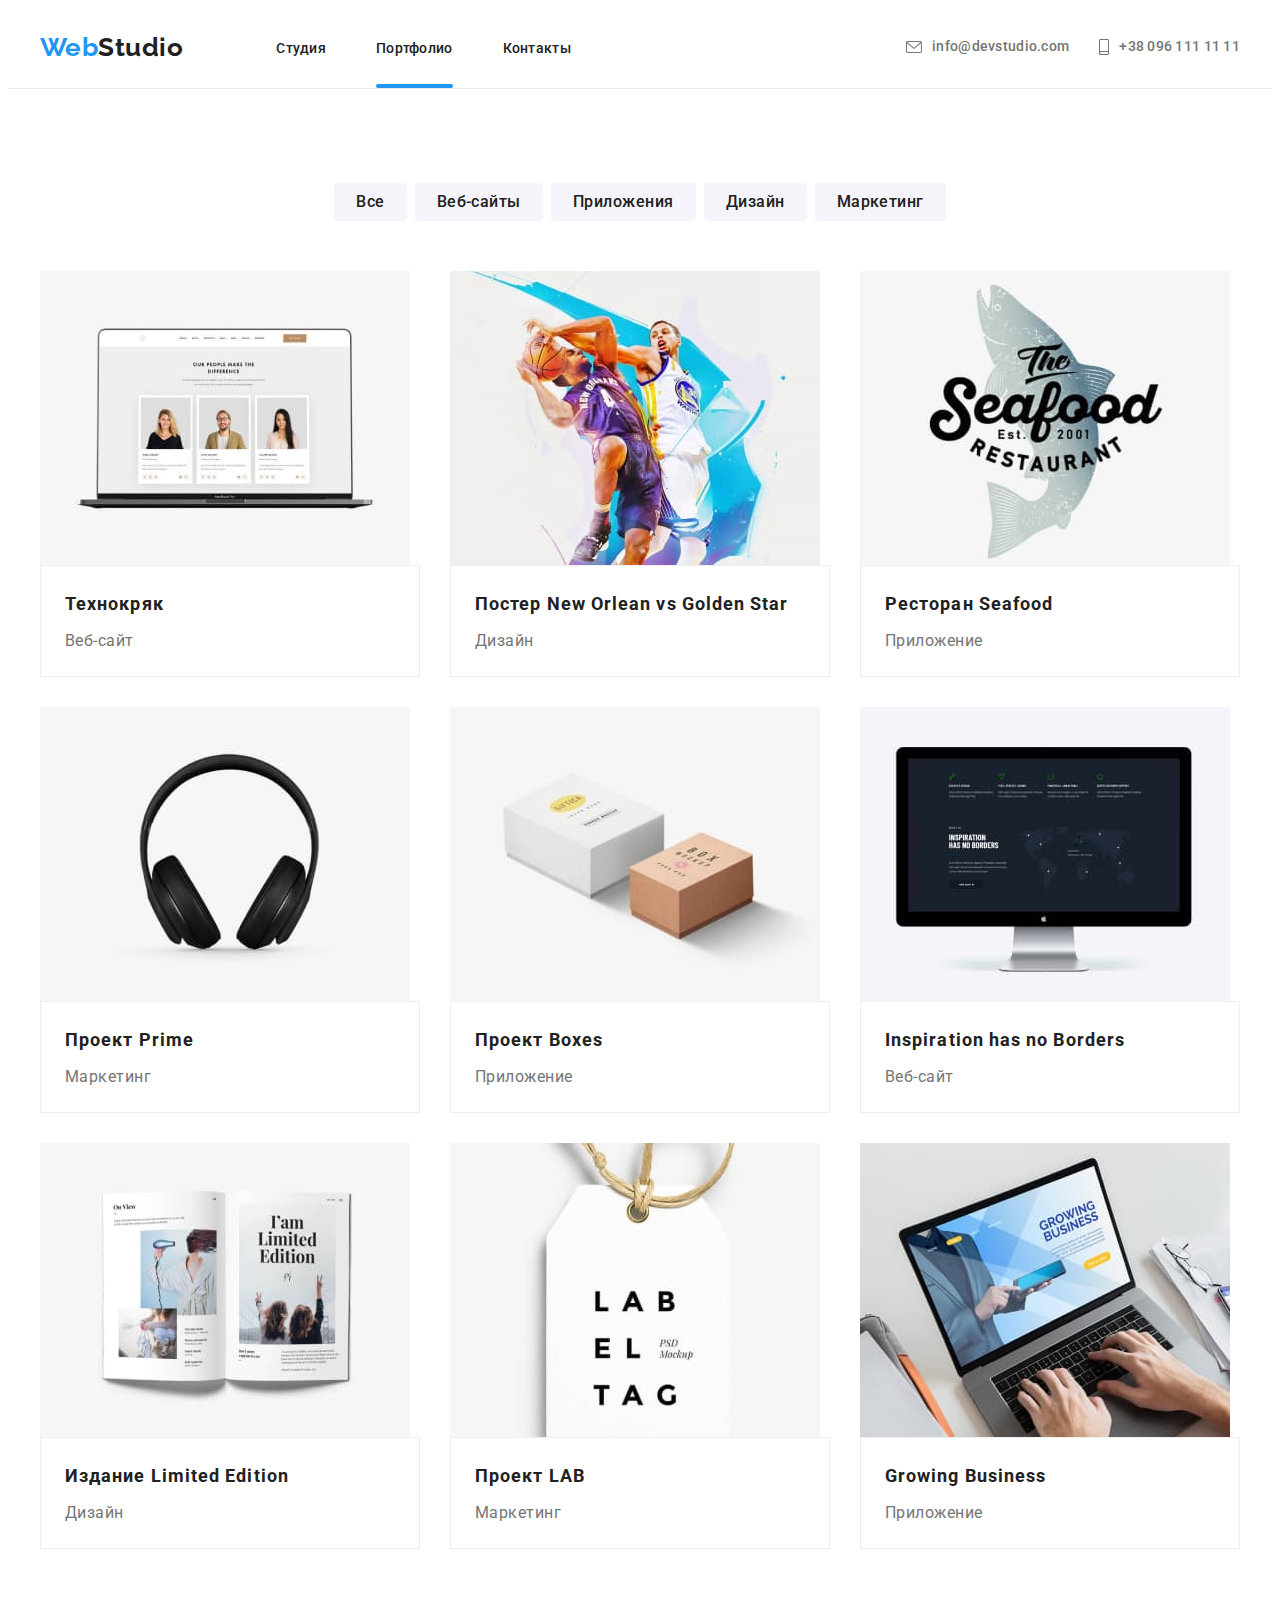
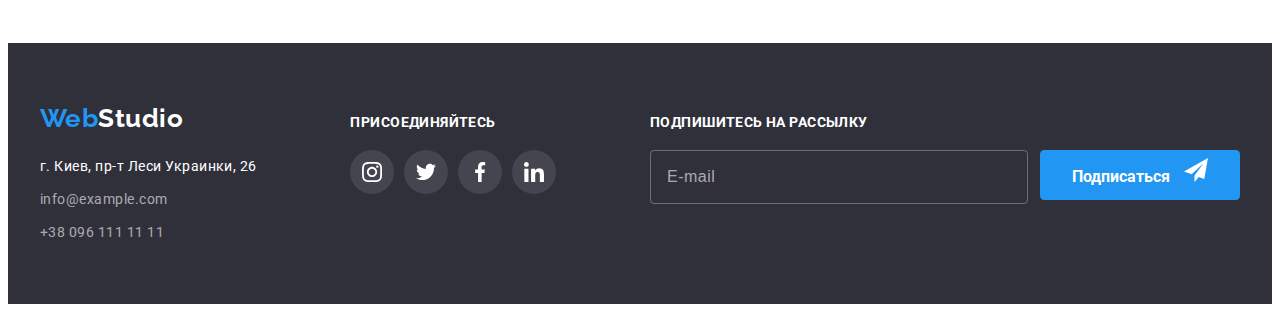
==== commit 141c9e89: "add components scss" ====
--- a/portfolio.html
+++ b/portfolio.html
@@ -21,34 +21,43 @@
     />
 
     <link rel="stylesheet" href="./css/styles.css" />
+    <link rel="stylesheet" href="./css/main.min.css" />
   </head>
+
   <body class="page">
     <!--Шапка страницы-->
-      <header class="header">
-        <div class="container">
-          <a href="./index.html" class="logo header__logo">Web<span class="logo--dark">Studio</span></a>
-          <nav>
-            <ul class="nav list">
-              <li class="nav__item"><a href="./index.html" class="nav__link">Студия</a></li>
-              <li class="nav__item"><a href="./portfolio.html" class="nav__link curret">Портфолио</a></li>
-              <li class="nav__item"><a href="" class="nav__link">Контакты</a></li>
-            </ul>
-          </nav>
-          <ul class="contact header__contact list">
-            <li class="contact__item">
-              <a href="mailto:info@devstudio.com" class="contact__link">
-                <svg class="contact__icon" width="16" height="12">
-                  <use href="./images/icons.svg#icon-envelope"></use>
-                </svg>info@devstudio.com</a>
-            </li>
-            <li class="contact__item">
-              <a href="tel:+380961111111" class="contact__link"><svg class="contact__icon" width="10" height="16">
-                  <use href="./images/icons.svg#icon-smartphone"></use>
-                </svg>+38 096 111 11 11</a>
-            </li>
-          </ul>
-        </div>
-      </header>
+    <header class="header">
+      <div class="container">
+        <a href="./index.html" class="logo header__logo"
+          >Web<span class="logo--dark">Studio</span></a
+        >
+        <nav>
+          <ul class="nav list">
+            <li class="nav__item"><a href="./index.html" class="nav__link">Студия</a></li>
+            <li class="nav__item">
+              <a href="./portfolio.html" class="nav__link curret">Портфолио</a>
+            </li>
+            <li class="nav__item"><a href="" class="nav__link">Контакты</a></li>
+          </ul>
+        </nav>
+        <ul class="contact header__contact list">
+          <li class="contact__item">
+            <a href="mailto:info@devstudio.com" class="contact__link">
+              <svg class="contact__icon" width="16" height="12">
+                <use href="./images/icons.svg#icon-envelope"></use></svg
+              >info@devstudio.com</a
+            >
+          </li>
+          <li class="contact__item">
+            <a href="tel:+380961111111" class="contact__link"
+              ><svg class="contact__icon" width="10" height="16">
+                <use href="./images/icons.svg#icon-smartphone"></use></svg
+              >+38 096 111 11 11</a
+            >
+          </li>
+        </ul>
+      </div>
+    </header>
     <!--Уникаольний контент страницы-->
 
     <main>
@@ -72,7 +81,6 @@
             </li>
           </ul>
 
-
           <h1 class="visually-hidden">Наши работы</h1>
           <ul class="portfolio__list list">
             <li class="portfolio__item">
@@ -88,13 +96,13 @@
                 <div class="portfolio__content">
                   <h2 class="portfolio__title">Технокряк</h2>
                   <p class="portfolio__text">Веб-сайт</p>
-                </div></a
-              >
-            </li>
-
-            <li class="portfolio__item">
-              <a href="" class="portfolio__link"
-                ><div class="portfolio__thump">
+                </div>
+              </a>
+            </li>
+
+            <li class="portfolio__item">
+              <a href="" class="portfolio__link">
+                <div class="portfolio__thump">
                   <img
                     src="./images/examplework_2.jpg"
                     alt="Два баскетболиста с мячом"
@@ -107,14 +115,16 @@
                   </p>
                 </div>
                 <div class="portfolio__content">
-                  <h2 class="portfolio__title">Постер <span lang="en"> New Orlean vs Golden Star</span></h2>
+                  <h2 class="portfolio__title">
+                    Постер <span lang="en"> New Orlean vs Golden Star</span>
+                  </h2>
                   <p class="portfolio__text">Дизайн</p>
-                </div></a
-              >
-            </li>
-            <li class="portfolio__item">
-              <a href="" class="portfolio__link"
-                ><div class="portfolio__thump">
+                </div>
+              </a>
+            </li>
+            <li class="portfolio__item">
+              <a href="" class="portfolio__link">
+                <div class="portfolio__thump">
                   <img
                     src="./images/examplework_3.jpg"
                     alt="Рыба и название ресторана"
@@ -129,12 +139,12 @@
                 <div class="portfolio__content">
                   <h2 class="portfolio__title">Ресторан <span lang="en">Seafood</span></h2>
                   <p class="portfolio__text">Приложение</p>
-                </div></a
-              >
-            </li>
-            <li class="portfolio__item">
-              <a href="" class="portfolio__link"
-                ><div class="portfolio__thump">
+                </div>
+              </a>
+            </li>
+            <li class="portfolio__item">
+              <a href="" class="portfolio__link">
+                <div class="portfolio__thump">
                   <img src="./images/examplework_4.jpg" alt="Наушники" width="370" />
                   <p class="portfolio__overlay">
                     Ресурс предлагает комплексные предложения с разным уровнем функционала и
@@ -145,12 +155,12 @@
                 <div class="portfolio__content">
                   <h2 class="portfolio__title">Проект <span lang="en">Prime</span></h2>
                   <p class="portfolio__text">Маркетинг</p>
-                </div></a
-              >
-            </li>
-            <li class="portfolio__item">
-              <a href="" class="portfolio__link"
-                ><div class="portfolio__thump">
+                </div>
+              </a>
+            </li>
+            <li class="portfolio__item">
+              <a href="" class="portfolio__link">
+                <div class="portfolio__thump">
                   <img src="./images/examplework_5.jpg" alt="Две картонные коробки" width="370" />
                   <p class="portfolio__overlay">
                     Ресурс предлагает комплексные предложения с разным уровнем функционала и
@@ -161,8 +171,8 @@
                 <div class="portfolio__content">
                   <h2 class="portfolio__title">Проект <span lang="en">Boxes</span></h2>
                   <p class="portfolio__text">Приложение</p>
-                </div></a
-              >
+                </div>
+              </a>
             </li>
             <li class="portfolio__item">
               <a href="" class="portfolio__link">
@@ -177,8 +187,8 @@
                 <div class="portfolio__content">
                   <h2 class="portfolio__title" lang="en">Inspiration has no Borders</h2>
                   <p class="portfolio__text">Веб-сайт</p>
-                </div></a
-              >
+                </div>
+              </a>
             </li>
             <li class="portfolio__item">
               <a href="" class="portfolio__link">
@@ -193,12 +203,12 @@
                 <div class="portfolio__content">
                   <h2 class="portfolio__title">Издание <span lang="en"> Limited Edition</span></h2>
                   <p class="portfolio__text">Дизайн</p>
-                </div></a
-              >
-            </li>
-            <li class="portfolio__item">
-              <a href="" class="portfolio__link"
-                ><div class="portfolio__thump">
+                </div>
+              </a>
+            </li>
+            <li class="portfolio__item">
+              <a href="" class="portfolio__link">
+                <div class="portfolio__thump">
                   <img src="./images/examplework_8.jpg" alt="Бирка" width="370" />
                   <p class="portfolio__overlay">
                     Ресурс предлагает комплексные предложения с разным уровнем функционала и
@@ -209,8 +219,8 @@
                 <div class="portfolio__content">
                   <h2 class="portfolio__title">Проект <span lang="en">LAB</span></h2>
                   <p class="portfolio__text">Маркетинг</p>
-                </div></a
-              >
+                </div>
+              </a>
             </li>
             <li class="portfolio__item">
               <a href="" class="portfolio__link">
@@ -225,8 +235,8 @@
                 <div class="portfolio__content">
                   <h2 class="portfolio__title" lang="en">Growing Business</h2>
                   <p class="portfolio__text">Приложение</p>
-                </div></a
-              >
+                </div>
+              </a>
             </li>
           </ul>
         </div>
@@ -237,11 +247,17 @@
     <footer class="footer">
       <div class="container">
         <div class="footer-contact">
-          <a href="./index.html" class="logo footer-contact__logo">Web<span class="logo--light">Studio</span></a>
+          <a href="./index.html" class="logo footer-contact__logo"
+            >Web<span class="logo--light">Studio</span></a
+          >
           <ul class="footer-contact__list list">
             <li class="footer-contact__item">
-              <a href="https://goo.gl/maps/DVqmVE1EjnWFbu6t8" target="_blank" rel="noopener noreferrer"
-                class="footer-contact__link footer-contact__link--white">г. Киев, пр-т Леси Украинки, 26
+              <a
+                href="https://goo.gl/maps/DVqmVE1EjnWFbu6t8"
+                target="_blank"
+                rel="noopener noreferrer"
+                class="footer-contact__link footer-contact__link--white"
+                >г. Киев, пр-т Леси Украинки, 26
               </a>
             </li>
             <li class="footer-contact__item">
@@ -253,7 +269,7 @@
           </ul>
         </div>
         <div class="join">
-          <b class="join__ title footer-title">присоединяйтесь</b>
+          <b class="join__title footer-title">присоединяйтесь</b>
           <ul class="socials list">
             <li class="socials__item">
               <a href="" class="socials__link socials__link--dark">
@@ -285,21 +301,26 @@
             </li>
           </ul>
         </div>
-    
+
         <!--------------- форма футера --------------------------->
         <div class="subscribe">
-    
           <b class="subscribe__title footer-title">Подпишитесь на рассылку</b>
           <form class="subscribe__form">
-    
-            <input type="email" name="email" id="subscribe-email" placeholder="E-mail" class="subscribe__input" />
-            <button type="submit" class="subscribe__btn btn">Подписаться <svg class="subscribe__icon" width="24"
-                height="24">
+            <input
+              type="email"
+              name="email"
+              id="subscribe-email"
+              placeholder="E-mail"
+              class="subscribe__input"
+            />
+            <button type="submit" class="subscribe__btn btn">
+              Подписаться
+              <svg class="subscribe__icon" width="24" height="24">
                 <use href="./images/icons.svg#icon-send"></use>
-              </svg></button>
+              </svg>
+            </button>
           </form>
         </div>
-    
       </div>
     </footer>
   </body>
--- a/css/styles.css
+++ b/css/styles.css
@@ -9,269 +9,35 @@
 /*колір номери і телефону в футері rgba(255, 255, 255, 0.6);*/
 
 /*приховування заголовка секції наши преимущества*/
-.visually-hidden {
-  position: absolute;
-  white-space: nowrap;
-  width: 1px;
-  height: 1px;
-  overflow: hidden;
-  border: 0;
-  padding: 0;
-  clip: rect(0 0 0 0);
-  clip-path: inset(50%);
-  margin: -1px;
-}
+
 
 /*-----Обнуляємо стилі глобально. RESET------------*/
 
-p,
-h1,
-h2,
-h3,
-h4,
-h5,
-h6 {
-  margin: 0;
-}
-
-ul,
-ol {
-  margin: 0;
-  padding-left: 0;
-}
-
-button {
-  cursor: pointer;
-}
-
-img {
-  display: block;
-}
-
-.list {
-  list-style: none;
-}
+
+
 
 
 /*-----------стоворюємо контейнер------------------*/
-.container {
-  width: 1200px;
-  margin: 0 auto;
-  padding-left: 15px;
-  padding-right: 15px;
-  /* outline: 1px solid tomato; */
-}
+
 
 /*-----------призначення змінної-------------------*/
 
-:root {
-  --primary-text-color: #757575;
-  --title-text-color: #212121;
-  --brand-color: #2196f3;
-  --timing-function: cubic-bezier(0.4, 0, 0.2, 1);
-}
 
 /*стилізація всього документу*/
-.page {
-  color: var(--primary-text-color);
-  background-color: #ffffff;
-  font-family: 'Roboto', sans-serif;
-  letter-spacing: 0.03em;
-}
+
+
+
 
 
 /*----------- стилізація header------------------*/
-.header {
-  padding-top: 24px;
-  padding-bottom: 25px;
-  border-bottom: 1px solid #ececec;
-}
-
-/*стилізація логотипу*/
-.logo {
-  color: var(--brand-color);
-  font-family: 'Raleway', sans-serif;
-  font-weight: 700;
-  font-size: 26px;
-  line-height: 1.19;
-  text-decoration: none;
-  display: block;
-}
-
-.header__logo {
-  margin-right: 93px;
-}
-
-
-/*стилизація чорної частини логотипу */
-.logo--dark {
-  color: #212121;
-}
-
-
-
-.header .container {
-  display: flex;
-  align-items: center;
-}
-
-/*стилізація навігації сайту*/
-
-.nav {
-  display: flex;
-}
-
-
-
-.nav__item:not(:last-child) {
-  margin-right: 50px;
-}
-
-
-.nav__link {
-  position: relative;
-  text-decoration: none;
-  color: #212121;
-  font-weight: 500;
-  font-size: 14px;
-  line-height: 1.14;
-  letter-spacing: 0.02em;
-  padding-top: 32px;
-  padding-bottom: 32px;
-  transition: color 250ms var(--timing-function);
-}
-
-.nav__link:hover,
-.nav__link:focus {
-  color: var(--brand-color);
-}
-
-.snav__link.curret {
-  color: var(--brand-color);
-}
-
-.nav__link.curret::after {
-  position: absolute;
-  content: '';
-  width: 100%;
-  height: 4px;
-  border-radius: 2px;
-  background-color: var(--brand-color);
-  display: block;
-  bottom: -0.5px;
-}
-
-/*стилізація навігаціі контактів*/
-.contact {
-  display: flex;
-}
-
-.header__contact {
-  margin-left: auto;
-}
-
-.contact__link {
-  color: #757575;
-  font-weight: 500;
-  font-size: 14px;
-  line-height: 1.14;
-  letter-spacing: 0.02em;
-  text-decoration: none;
-  display: flex;
-  align-items: center;
-  transition: color 250ms var(--timing-function);
-}
-
-.contact__item:not(:last-child) {
-  margin-right: 30px;
-}
-
-.contact__item {
-  display: flex;
-  align-items: center;
-}
-
-.contact__icon {
-  display: block;
-  margin-right: 10px;
-  fill: currentColor;
-}
-
-.contact__link:hover,
-.contact__link:focus {
-  color: var(--brand-color);
-}
-
-/*------------------стилізація героя----------*/
-.hero {
-  background-color: #2f303a;
-  padding-top: 200px;
-  padding-bottom: 200px;
-  margin: 0 auto;
-  max-width: 1600px;
-  background-image: linear-gradient(rgba(47, 48, 58, 0.4), rgba(47, 48, 58, 0.4)),
-    url('../images/photo_hero.jpg');
-  background-position: center;
-  background-repeat: no-repeat;
-  background-size: cover;
-}
-
-/*переводить текст заголовка героя в верхній регістр*/
-.hero__title {
-  color: #ffffff;
-  font-weight: 900;
-  font-size: 44px;
-  line-height: 1.36;
-  text-align: center;
-  letter-spacing: 0.06em;
-  text-transform: uppercase;
-  max-width: 696px;
-  margin: 0 auto 30px;
-}
-
-/*стилізація кнопки героя*/
-.btn {
-  min-width: 200px;
-  height: 50px;
-  display: block;
-  margin: 0 auto;
-
-  color: #ffffff;
-  background-color: var(--brand-color);
-  font-family: inherit;
-  font-weight: 700;
-  font-size: 16px;
-  line-height: 1.86;
-
-  border: 1px solid var(--brand-color);
-  border-radius: 4px;
-  transition: box-shadow 250ms var(--timing-function);
-}
-
-.btn:hover,
-.btn:focus {
-  box-shadow: 0px 4px 4px rgba(0, 0, 0, 0.15);
-}
-
-.hero__btn {
-  margin: 0 auto;
-}
+
+
+
 
 
 /*стилізація секцій    */
-.section {
-  padding-top: 94px;
-  padding-bottom: 94px;
-}
-
-.title {
-  color: var(--title-text-color);
-  font-weight: 700;
-  font-size: 36px;
-  line-height: 1.17;
-  text-align: center;
-  margin-bottom: 50px;
-}
+
+
 
 /*стилізація секції з перевагами*/
 
@@ -503,9 +269,6 @@
 }
 
 /*стилизація білої частини логотипу футера */
-.logo--light {
-  color: #ffffff;
-}
 
 .footer-contact__logo {
   margin-bottom: 20px;
@@ -894,7 +657,6 @@
 }
 
 .check__icon-wrap {
-
   width: 16px;
   height: 15px;
   border: 2px solid #212121;
--- a/css/main.min.css
+++ b/css/main.min.css
@@ -0,0 +1 @@
+:root{--primary-text-color: #757575;--title-text-color: #212121;--brand-color: #2196f3;--timing-function: cubic-bezier(0.4, 0, 0.2, 1)}p,h1,h2,h3,h4,h5,h6{margin:0}ul,ol{margin:0;padding-left:0}button{cursor:pointer}img{display:block}.visually-hidden{position:absolute;white-space:nowrap;width:1px;height:1px;overflow:hidden;border:0;padding:0;clip:rect(0 0 0 0);clip-path:inset(50%);margin:-1px}.page{color:var(--primary-text-color);background-color:#fff;font-family:"Roboto",sans-serif;letter-spacing:.03em}.list{list-style:none}.section{padding-top:94px;padding-bottom:94px}.container{width:1200px;margin:0 auto;padding-left:15px;padding-right:15px}.logo{color:var(--brand-color);font-family:"Raleway",sans-serif;font-weight:700;font-size:26px;line-height:1.19;text-decoration:none;display:block}.logo--dark{color:#212121}.logo--light{color:#fff}.title{color:var(--title-text-color);font-weight:700;font-size:36px;line-height:1.17;text-align:center;margin-bottom:50px}.btn{min-width:200px;height:50px;display:block;color:#fff;background-color:var(--brand-color);font-family:inherit;font-weight:700;font-size:16px;line-height:1.86;border:1px solid var(--brand-color);border-radius:4px;transition:box-shadow 250ms var(--timing-function)}.btn:hover,.btn:focus{box-shadow:0px 4px 4px rgba(0,0,0,.15)}.header{padding-top:24px;padding-bottom:25px;border-bottom:1px solid #ececec}.header .container{display:flex;align-items:center}.header__logo{margin-right:93px}.nav{display:flex}.nav__item:not(:last-child){margin-right:50px}.nav__link{position:relative;text-decoration:none;color:#212121;font-weight:500;font-size:14px;line-height:1.14;letter-spacing:.02em;padding-top:32px;padding-bottom:32px;transition:color 250ms var(--timing-function)}.nav__link:hover,.nav__link:focus{color:var(--brand-color)}.snav__link.curret{color:var(--brand-color)}.nav__link.curret::after{position:absolute;content:"";width:100%;height:4px;border-radius:2px;background-color:var(--brand-color);display:block;bottom:-0.5px}.contact{display:flex}.header__contact{margin-left:auto}.contact__link{color:#757575;font-weight:500;font-size:14px;line-height:1.14;letter-spacing:.02em;text-decoration:none;display:flex;align-items:center;transition:color 250ms var(--timing-function)}.contact__item:not(:last-child){margin-right:30px}.contact__item{display:flex;align-items:center}.contact__icon{display:block;margin-right:10px;fill:currentColor}.contact__link:hover,.contact__link:focus{color:var(--brand-color)}.hero{background-color:#2f303a;padding-top:200px;padding-bottom:200px;margin:0 auto;max-width:1600px;background-image:linear-gradient(rgba(47, 48, 58, 0.4), rgba(47, 48, 58, 0.4)),url("../images/photo_hero.jpg");background-position:center;background-repeat:no-repeat;background-size:cover}.hero__title{color:#fff;font-weight:900;font-size:44px;line-height:1.36;text-align:center;letter-spacing:.06em;text-transform:uppercase;max-width:696px;margin:0 auto 30px}.hero__btn{margin:0 auto}/*# sourceMappingURL=main.min.css.map */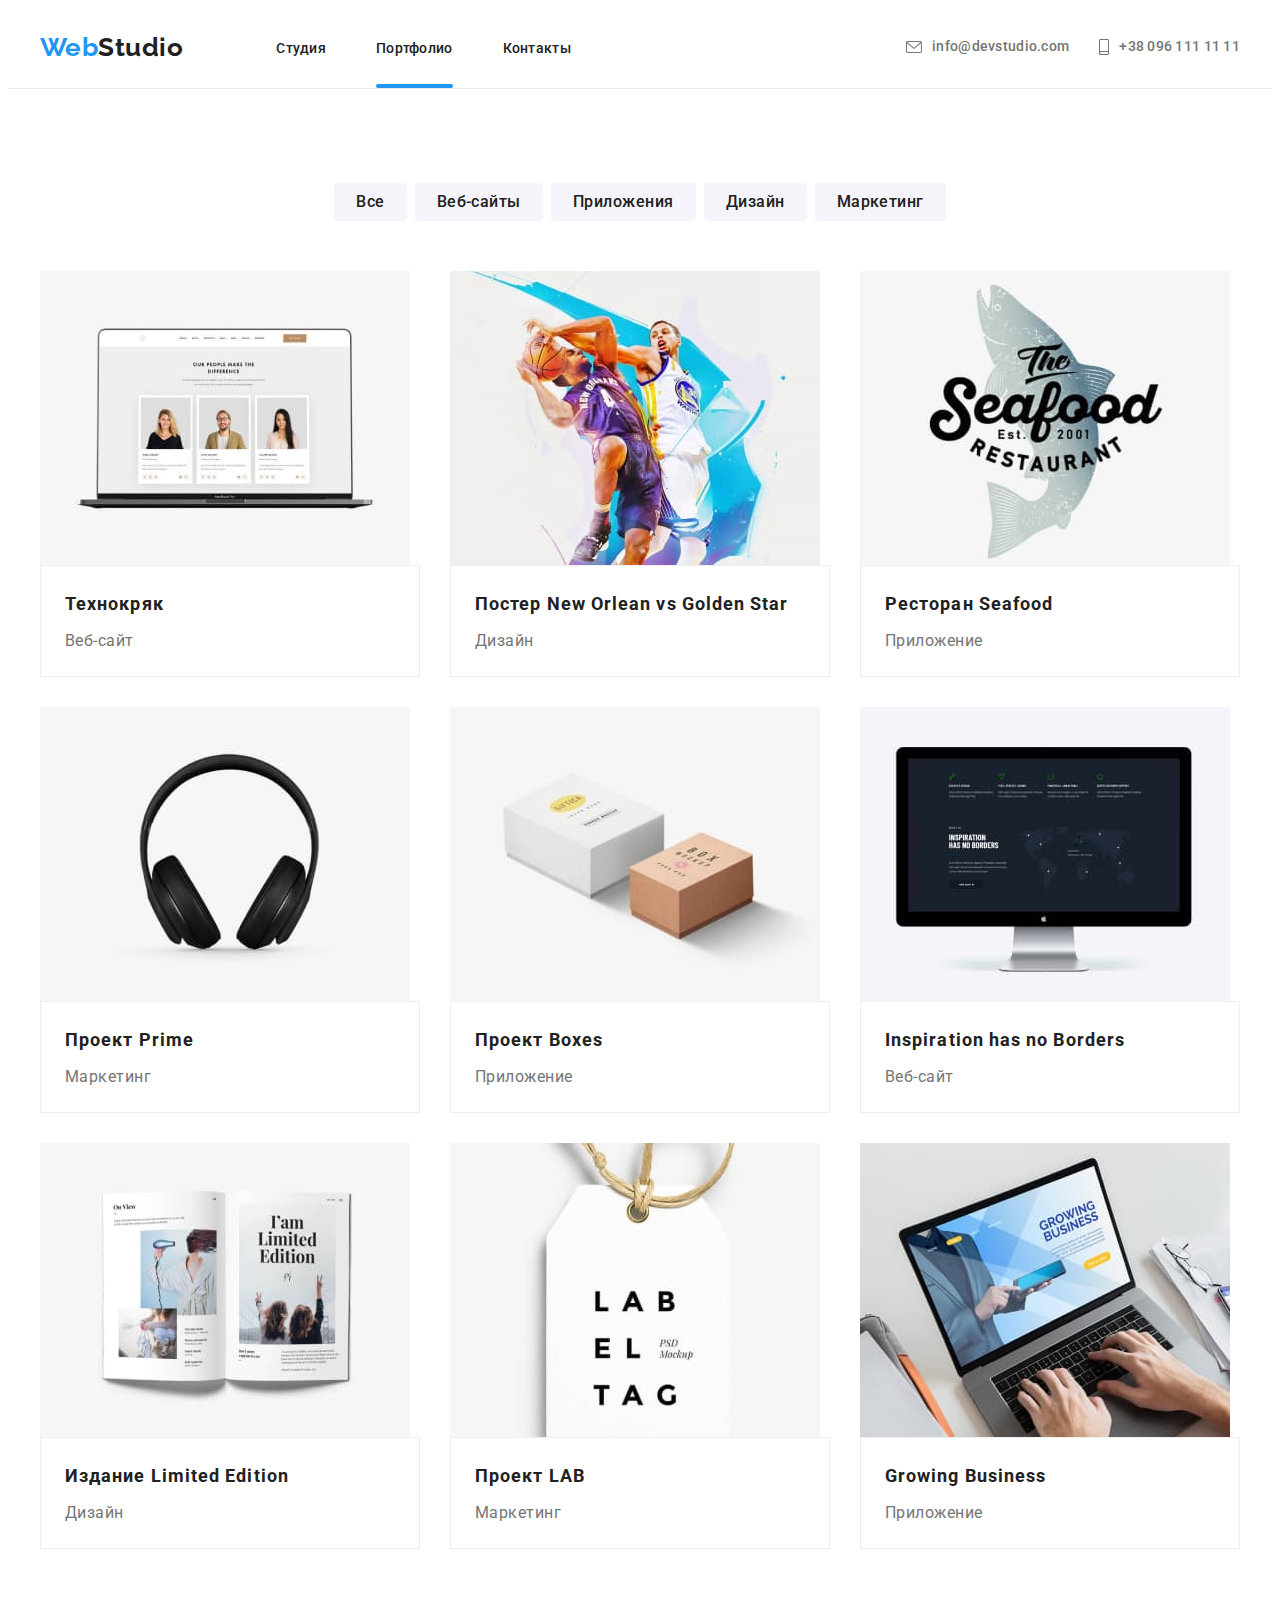
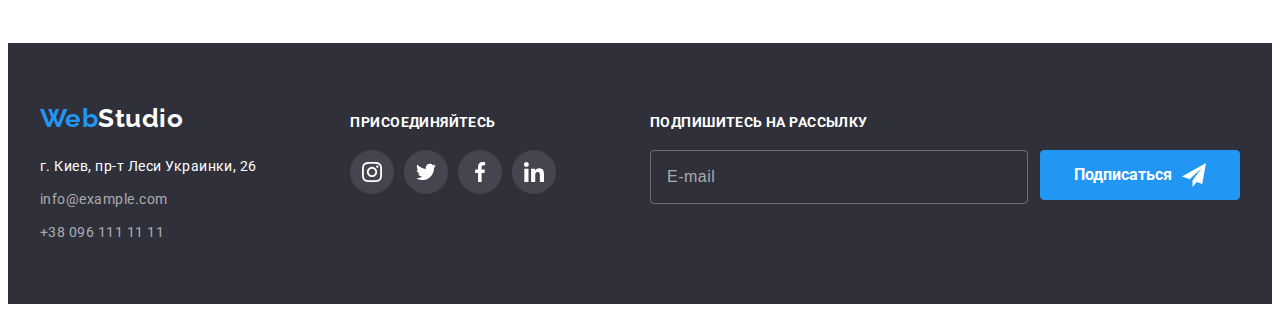
==== commit b2cc0a5d: "add all components SCSS" ====
--- a/portfolio.html
+++ b/portfolio.html
@@ -20,7 +20,6 @@
       referrerpolicy="no-referrer"
     />
 
-    <link rel="stylesheet" href="./css/styles.css" />
     <link rel="stylesheet" href="./css/main.min.css" />
   </head>
 
--- a/css/main.min.css
+++ b/css/main.min.css
@@ -1 +1 @@
-:root{--primary-text-color: #757575;--title-text-color: #212121;--brand-color: #2196f3;--timing-function: cubic-bezier(0.4, 0, 0.2, 1)}p,h1,h2,h3,h4,h5,h6{margin:0}ul,ol{margin:0;padding-left:0}button{cursor:pointer}img{display:block}.visually-hidden{position:absolute;white-space:nowrap;width:1px;height:1px;overflow:hidden;border:0;padding:0;clip:rect(0 0 0 0);clip-path:inset(50%);margin:-1px}.page{color:var(--primary-text-color);background-color:#fff;font-family:"Roboto",sans-serif;letter-spacing:.03em}.list{list-style:none}.section{padding-top:94px;padding-bottom:94px}.container{width:1200px;margin:0 auto;padding-left:15px;padding-right:15px}.logo{color:var(--brand-color);font-family:"Raleway",sans-serif;font-weight:700;font-size:26px;line-height:1.19;text-decoration:none;display:block}.logo--dark{color:#212121}.logo--light{color:#fff}.title{color:var(--title-text-color);font-weight:700;font-size:36px;line-height:1.17;text-align:center;margin-bottom:50px}.btn{min-width:200px;height:50px;display:block;color:#fff;background-color:var(--brand-color);font-family:inherit;font-weight:700;font-size:16px;line-height:1.86;border:1px solid var(--brand-color);border-radius:4px;transition:box-shadow 250ms var(--timing-function)}.btn:hover,.btn:focus{box-shadow:0px 4px 4px rgba(0,0,0,.15)}.header{padding-top:24px;padding-bottom:25px;border-bottom:1px solid #ececec}.header .container{display:flex;align-items:center}.header__logo{margin-right:93px}.nav{display:flex}.nav__item:not(:last-child){margin-right:50px}.nav__link{position:relative;text-decoration:none;color:#212121;font-weight:500;font-size:14px;line-height:1.14;letter-spacing:.02em;padding-top:32px;padding-bottom:32px;transition:color 250ms var(--timing-function)}.nav__link:hover,.nav__link:focus{color:var(--brand-color)}.snav__link.curret{color:var(--brand-color)}.nav__link.curret::after{position:absolute;content:"";width:100%;height:4px;border-radius:2px;background-color:var(--brand-color);display:block;bottom:-0.5px}.contact{display:flex}.header__contact{margin-left:auto}.contact__link{color:#757575;font-weight:500;font-size:14px;line-height:1.14;letter-spacing:.02em;text-decoration:none;display:flex;align-items:center;transition:color 250ms var(--timing-function)}.contact__item:not(:last-child){margin-right:30px}.contact__item{display:flex;align-items:center}.contact__icon{display:block;margin-right:10px;fill:currentColor}.contact__link:hover,.contact__link:focus{color:var(--brand-color)}.hero{background-color:#2f303a;padding-top:200px;padding-bottom:200px;margin:0 auto;max-width:1600px;background-image:linear-gradient(rgba(47, 48, 58, 0.4), rgba(47, 48, 58, 0.4)),url("../images/photo_hero.jpg");background-position:center;background-repeat:no-repeat;background-size:cover}.hero__title{color:#fff;font-weight:900;font-size:44px;line-height:1.36;text-align:center;letter-spacing:.06em;text-transform:uppercase;max-width:696px;margin:0 auto 30px}.hero__btn{margin:0 auto}/*# sourceMappingURL=main.min.css.map */+:root{--primary-text-color: #757575;--title-text-color: #212121;--brand-color: #2196f3;--timing-function: cubic-bezier(0.4, 0, 0.2, 1)}p,h1,h2,h3,h4,h5,h6{margin:0}ul,ol{margin:0;padding-left:0}button{cursor:pointer}img{display:block}.visually-hidden{position:absolute;white-space:nowrap;width:1px;height:1px;overflow:hidden;border:0;padding:0;clip:rect(0 0 0 0);clip-path:inset(50%);margin:-1px}.page{color:var(--primary-text-color);background-color:#fff;font-family:"Roboto",sans-serif;letter-spacing:.03em}.list{list-style:none}.section{padding-top:94px;padding-bottom:94px}.container{width:1200px;margin:0 auto;padding-left:15px;padding-right:15px}.logo{color:var(--brand-color);font-family:"Raleway",sans-serif;font-weight:700;font-size:26px;line-height:1.19;text-decoration:none;display:block}.logo--dark{color:#212121}.logo--light{color:#fff}.title{color:var(--title-text-color);font-weight:700;font-size:36px;line-height:1.17;text-align:center;margin-bottom:50px}.btn{min-width:200px;height:50px;display:block;color:#fff;background-color:var(--brand-color);font-family:inherit;font-weight:700;font-size:16px;line-height:1.86;border:1px solid var(--brand-color);border-radius:4px;transition:box-shadow 250ms var(--timing-function)}.btn:hover,.btn:focus{box-shadow:0px 4px 4px rgba(0,0,0,.15)}.socials{display:flex;justify-content:center}.socials__item{width:44px;height:44px;margin-right:10px}.socials__item:last-child{margin-right:0}.socials__link{width:100%;height:100%;border-radius:50%;display:flex;align-items:center;justify-content:center}.socials__link--light{color:#afb1b8;background-color:#fff;transition:background-color 250ms var(--timing-function),color 250ms var(--timing-function)}.socials__link--dark{color:#fff;background-color:rgba(255,255,255,.1);transition:background-color 250ms var(--timing-function),color 250ms var(--timing-function)}.socials__icon{fill:currentColor}.socials__link--light:hover,.socials__link--light:focus{background-color:var(--brand-color);color:#fff}.socials__link--dark:hover,.socials__link--dark:focus{background-color:var(--brand-color)}.backdrop{width:100vw;height:100vh;background-color:rgba(0,0,0,.2);position:fixed;top:0;transition:opacity 250ms var(--timing-function),visibility 250ms var(--timing-function)}.backdrop.is-hidden .modal{transform:translate(-50%, 50%) scale(0)}.modal{position:absolute;width:528px;min-height:581px;background-color:#fff;box-shadow:0px 1px 3px rgba(0,0,0,.12),0px 1px 1px rgba(0,0,0,.14),0px 2px 1px rgba(0,0,0,.2);border-radius:4px;padding:40px;top:50%;left:50%;transform:translate(-50%, -50%) scale(1);transition:transform 250ms var(--timing-function)}.close-btn{position:absolute;display:flex;top:8px;right:8px;width:30px;height:30px;border-radius:50%;background-color:#fff;border:1px solid rgba(0,0,0,.1);align-items:center;justify-content:center;transition:color 250ms var(--timing-function)}.close-btn__icon{fill:currentColor}.close-btn:hover,.close-btn:focus{color:var(--brand-color)}.is-hidden{visibility:hidden;opacity:0;pointer-events:none}.modal__title{font-weight:700;font-size:20px;line-height:1.15;text-align:center;letter-spacing:.03em;color:var(--title-text-color);margin-bottom:12px;display:block}.form-field{display:flex;flex-direction:column;margin-bottom:10px}.form-field__label{margin-bottom:4px;font-size:12px;line-height:1.1666666667;letter-spacing:.01em;color:#757575}.form-field__input-wrap{position:relative;color:#212121}.form-field__input{width:100%;height:40px;border:1px solid rgba(33,33,33,.2);border-radius:4px;outline:none;padding-left:42px;transition:border-color 250ms var(--timing-function)}.form-field__icon{position:absolute;top:50%;left:12px;transform:translateY(-50%);fill:currentColor;transition:color 250ms var(--timing-function)}.form-field__textarea{height:120px;padding-top:12px;padding-right:16px;padding-bottom:12px;padding-left:16px;border:1px solid rgba(33,33,33,.2);border-radius:4px;outline:none;resize:none;transition:border-color 250ms var(--timing-function)}.comment-field{margin-bottom:20px}.form-field__textarea::placeholder{font-size:14px;line-height:1.1428571429;letter-spacing:.01em;color:rgba(117,117,117,.5)}.form-field__input:focus,.form-field__textarea:focus{border-color:var(--brand-color)}.form-field__input:focus+.form-field__icon{color:var(--brand-color)}.check{margin-bottom:30px}.check__label{font-size:14px;line-height:1.7142857143;letter-spacing:.03em;color:#757575;display:flex;align-items:center;justify-content:center}.check__icon-wrap{width:16px;height:15px;border:2px solid #212121;border-radius:2px;margin-right:7px;display:flex;align-items:center;justify-content:center}.check__icon{fill:rgba(0,0,0,0)}.check__input:checked+.check__label span{background-color:var(--brand-color);border:none}.check__input:checked+.check__label .check__icon{fill:#fff}.chek__link{color:#2196f3;margin-left:4px}.modal__send-btn{margin-left:auto;margin-right:auto;align-items:center;text-align:center;transition:background-color 250ms var(--timing-function)}.modal__send-btn:hover,.modal__send-btn:focus{background-color:#188ce8}.header{padding-top:24px;padding-bottom:25px;border-bottom:1px solid #ececec}.header .container{display:flex;align-items:center}.header__logo{margin-right:93px}.nav{display:flex}.nav__item:not(:last-child){margin-right:50px}.nav__link{position:relative;text-decoration:none;color:#212121;font-weight:500;font-size:14px;line-height:1.14;letter-spacing:.02em;padding-top:32px;padding-bottom:32px;transition:color 250ms var(--timing-function)}.nav__link:hover,.nav__link:focus{color:var(--brand-color)}.snav__link.curret{color:var(--brand-color)}.nav__link.curret::after{position:absolute;content:"";width:100%;height:4px;border-radius:2px;background-color:var(--brand-color);display:block;bottom:-0.5px}.contact{display:flex}.header__contact{margin-left:auto}.contact__link{color:#757575;font-weight:500;font-size:14px;line-height:1.14;letter-spacing:.02em;text-decoration:none;display:flex;align-items:center;transition:color 250ms var(--timing-function)}.contact__item:not(:last-child){margin-right:30px}.contact__item{display:flex;align-items:center}.contact__icon{display:block;margin-right:10px;fill:currentColor}.contact__link:hover,.contact__link:focus{color:var(--brand-color)}.hero{background-color:#2f303a;padding-top:200px;padding-bottom:200px;margin:0 auto;max-width:1600px;background-image:linear-gradient(rgba(47, 48, 58, 0.4), rgba(47, 48, 58, 0.4)),url("../images/photo_hero.jpg");background-position:center;background-repeat:no-repeat;background-size:cover}.hero__title{color:#fff;font-weight:900;font-size:44px;line-height:1.36;text-align:center;letter-spacing:.06em;text-transform:uppercase;max-width:696px;margin:0 auto 30px}.hero__btn{margin:0 auto}.feature{padding-bottom:47px}.feature__list{display:flex;margin-left:-30px}.feature__item{flex-basis:calc(25% - 30px);margin-left:30px}.feature__thumb{width:100%;height:120px;background-color:#f5f4fa;border-radius:4px;margin-bottom:30px;align-items:center;justify-content:center;display:flex}.feature__title{color:var(--title-text-color);font-weight:700;font-size:14px;line-height:1.14;text-transform:uppercase;margin-bottom:10px}.feature__text{font-size:14px;line-height:1.72}.work{padding-top:47px}.work__list{display:flex;margin-left:-30px}.work__item{flex-basis:calc(33.3333333333% - 30px);margin-left:30px}.work__thumb{position:relative}.work__content{display:flex;position:absolute;justify-content:center;align-items:center;width:100%;height:70px;bottom:0;left:0;margin:0;font-weight:700;font-size:14px;line-height:1.1428571429;letter-spacing:.03em;text-transform:uppercase;color:#fff;background-color:rgba(47,48,58,.8)}.team{background-color:#f5f4fa}.team__list{display:flex;margin-left:-30px}.team__item{flex-basis:calc(25% - 30px);margin-left:30px;box-shadow:0px 1px 3px rgba(0,0,0,.12),0px 1px 1px rgba(0,0,0,.14),0px 2px 1px rgba(0,0,0,.2);border-radius:0px 0px 4px 4px;background-color:#fff}.team-content__title{color:var(--title-text-color);font-weight:500;font-size:16px;line-height:1.19;text-align:center;margin-bottom:10px}.team-content__text{font-size:16px;line-height:1.19;text-align:center}.team-content{padding-top:30px;padding-bottom:30px}.team__socials{margin-top:16px}.client__list{display:flex;justify-content:center}.client__item{width:170px;height:92px;margin-right:30px}.client__item:last-child{margin-right:0}.client__link{width:100%;height:100%;display:flex;justify-content:center;align-items:center;border:1px solid #afb1b8;border-radius:4px;color:#afb1b8;transition:color 250ms var(--timing-function),border 250ms var(--timing-function)}.client__icon{fill:currentColor}.client__link:hover,.client__link:focus{color:var(--brand-color);border:1px solid var(--brand-color)}.footer{background-color:#2f303a;padding-top:60px;padding-bottom:60px}.footer .container{display:flex;justify-content:space-between;align-items:baseline}.footer-contact__logo{margin-bottom:20px}.footer-contact__link{color:rgba(255,255,255,.6);font-size:14px;line-height:1.72;text-decoration:none;display:block;transition:color 250ms var(--timing-function)}.footer-contact__item:not(:last-child){margin-bottom:9px}.footer-contact__link--white{color:#fff}.footer-contact__link:hover,.footer-contact__link:focus{color:var(--brand-color)}.footer-title{display:inline-block;margin-bottom:20px;font-weight:700;font-size:14px;line-height:1.1428571429;letter-spacing:.03em;text-transform:uppercase;color:#fff}.subscribe__btn{display:flex;align-items:center;justify-content:center;margin-left:12px;border:1px solid var(--brand-color);border-radius:4px}.subscribe__form{display:flex}.subscribe__input{width:358px;height:50px;background-color:rgba(0,0,0,0);color:#fff;border:1px solid rgba(255,255,255,.3);border-radius:4px;padding-left:16px;outline:none;transition:border-color 250ms var(--timing-function)}.subscribe__input:hover,.subscribe__input:focus{border-color:var(--brand-color)}.subscribe__input::placeholder{font-size:16px;line-height:1.25;align-items:center;letter-spacing:.03em;color:rgba(255,255,255,.6)}.subscribe__icon{margin-left:10px}.portfolio__btn-list{display:flex;justify-content:center}.portfolio__btn-item:not(:last-child){margin-right:8px}.portfolio__btn{color:#212121;background-color:#f5f4fa;font-family:inherit;font-weight:500;font-size:16px;line-height:1.63;text-align:center;letter-spacing:.03em;padding:6px 22px;border:rgba(0,0,0,0);border-radius:4px;transition:color 250ms var(--timing-function),background-color 250ms var(--timing-function),box-shadow 250ms var(--timing-function)}.portfolio__btn:hover,.portfolio__btn:focus{color:#fff;background-color:#2196f3;box-shadow:0px 3px 1px rgba(0,0,0,.1),0px 1px 2px rgba(0,0,0,.08),0px 2px 2px rgba(0,0,0,.12)}.portfolio__list{margin-top:50px;display:flex;flex-wrap:wrap;margin-left:-30px;margin-bottom:-30px}.portfolio__item{flex-basis:calc(33.3333333333% - 30px);margin-left:30px;margin-bottom:30px}.portfolio__link{text-decoration:none;display:block;transition:box-shadow 250ms var(--timing-function)}.portfolio__link:hover,.portfolio__link:focus{box-shadow:0px 1px 1px rgba(0,0,0,.12),0px 4px 4px rgba(0,0,0,.06),1px 4px 6px rgba(0,0,0,.16)}.portfolio__title{color:var(--title-text-color);font-weight:700;font-size:18px;line-height:2;letter-spacing:.06em;margin-bottom:4px}.portfolio__text{font-size:16px;line-height:1.88;color:var(--primary-text-color)}.portfolio__content{padding:20px 24px;border:1px solid #eee}.portfolio__thump{position:relative;overflow:hidden}.portfolio__overlay{position:absolute;top:0;left:0;padding-top:63px;padding-left:24px;padding-bottom:63px;padding-right:24px;width:100%;height:100%;background-color:rgba(33,150,243,.9);font-size:18px;line-height:1.5555555556;letter-spacing:.03em;color:#fff;transform:translateY(100%);transition:transform 250ms var(--timing-function)}.portfolio__link:hover .portfolio__overlay,.portfolio__link:focus .portfolio__overlay{transform:translateY(0)}/*# sourceMappingURL=main.min.css.map */